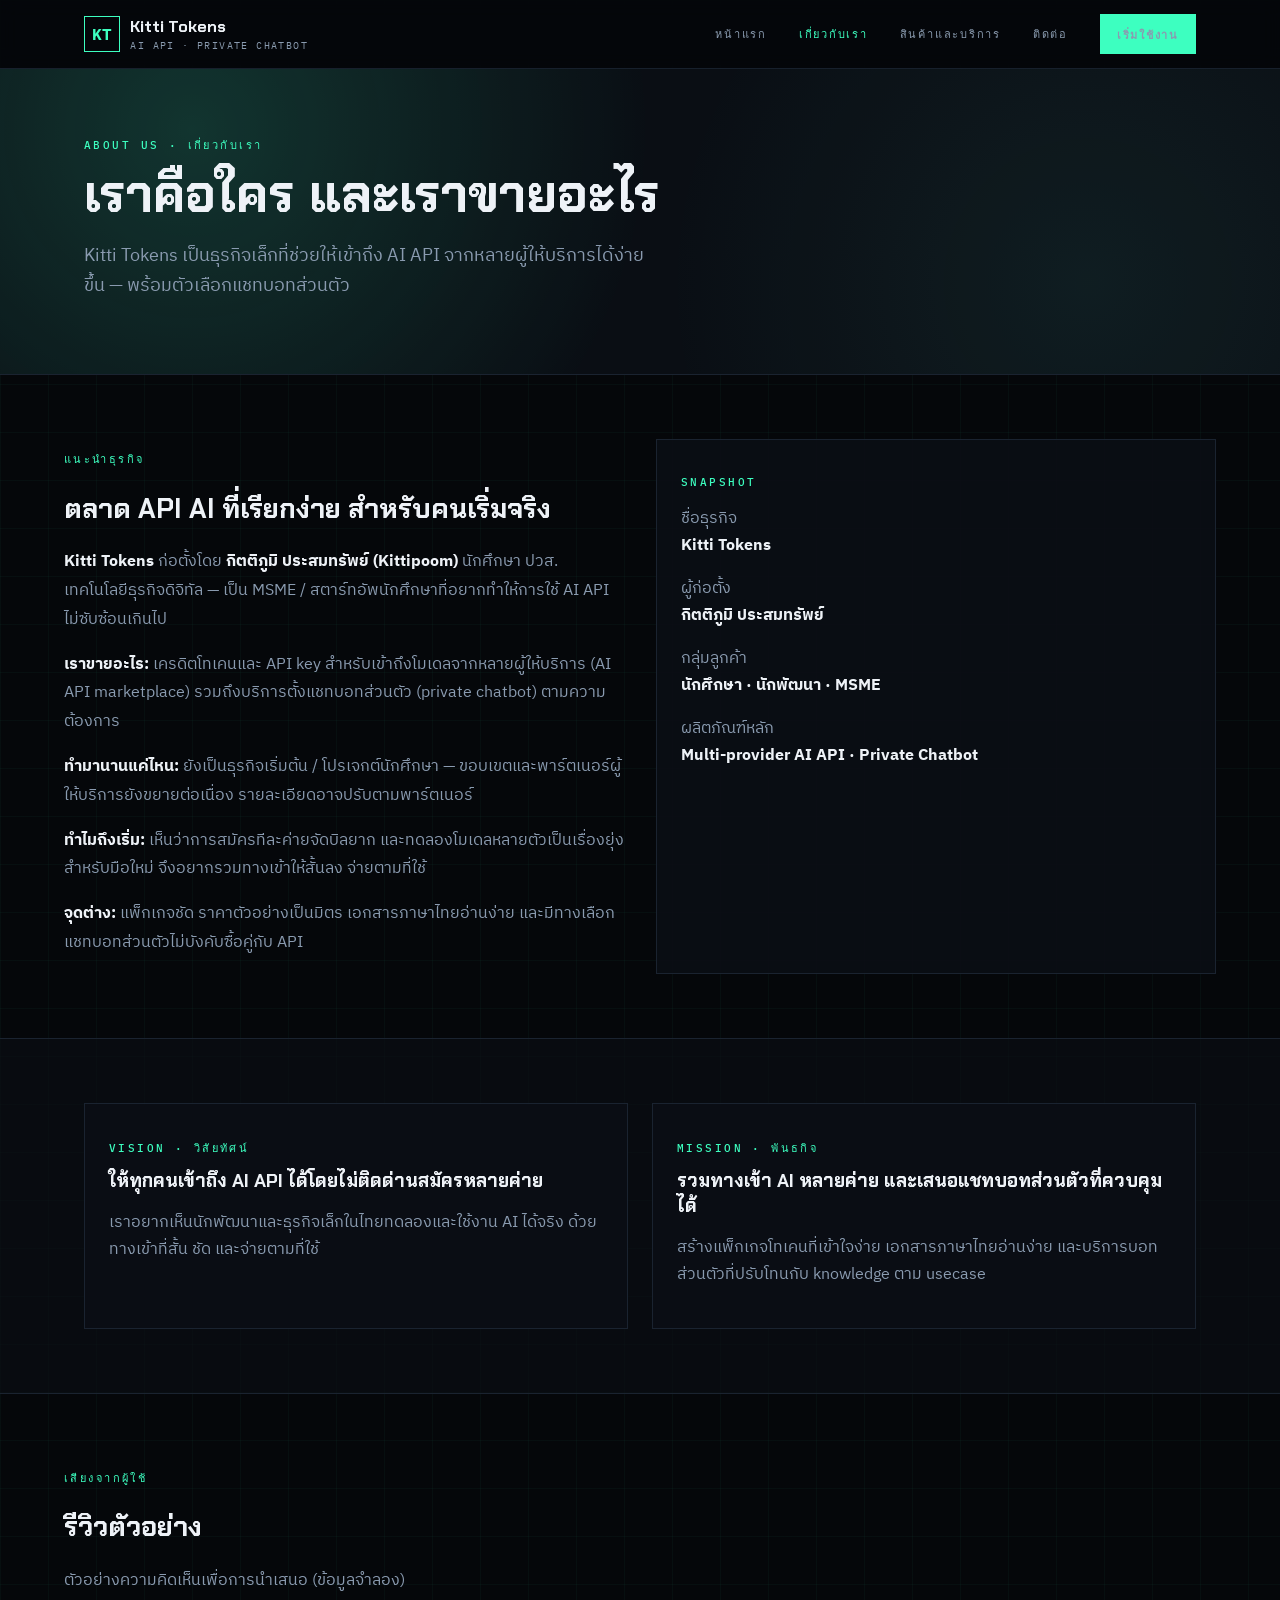
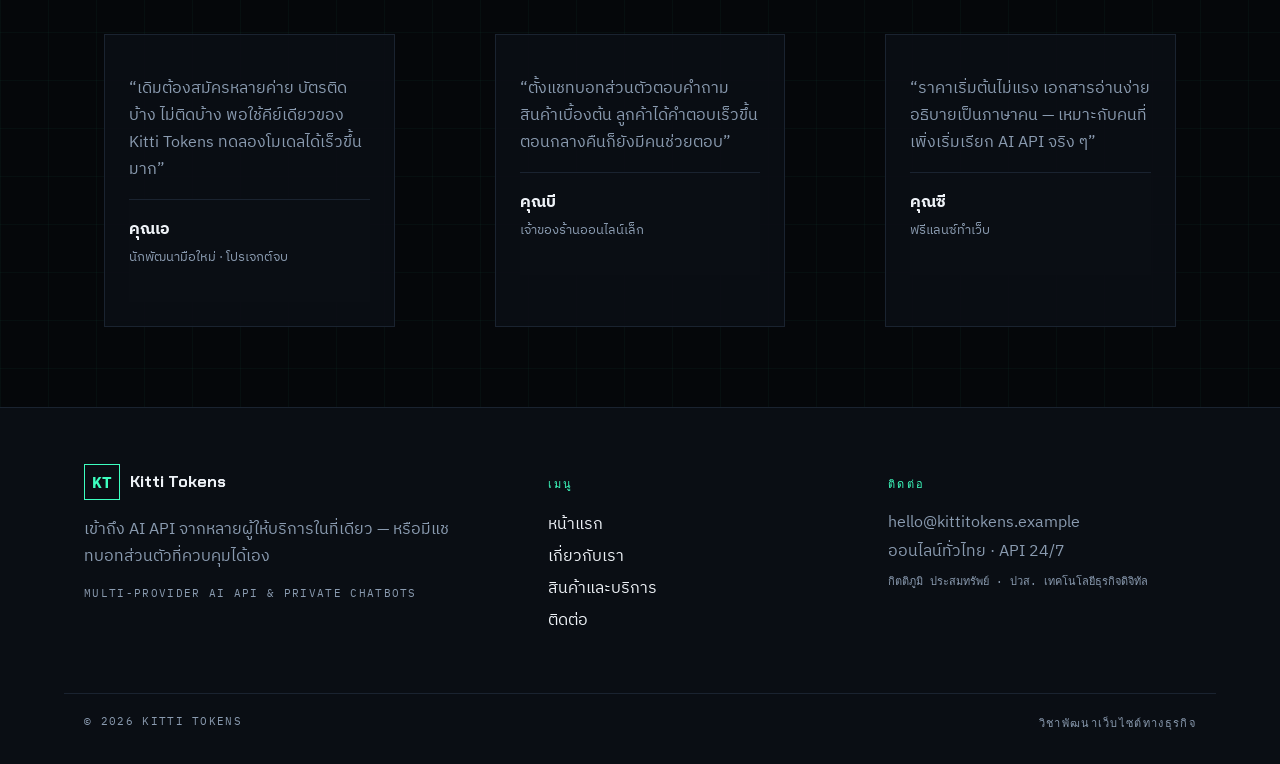
==== about/index.html @ 3e94c036 "Kitti Tokens static site — Home About Products Contact" ====
<!DOCTYPE html>
<html lang="th">
<head>
<meta charset="utf-8"/>
<meta name="viewport" content="width=device-width, initial-scale=1"/>
<title>เกี่ยวกับเรา · Kitti Tokens</title>
<meta name="description" content="Kitti Tokens — AI API หลายค่าย + แชทบอทส่วนตัว"/>
<link rel="preconnect" href="https://fonts.googleapis.com"/>
<link rel="preconnect" href="https://fonts.gstatic.com" crossorigin/>
<link href="https://fonts.googleapis.com/css2?family=Chakra+Petch:wght@400;500;600;700&family=IBM+Plex+Mono:wght@400;500;600&family=IBM+Plex+Sans+Thai:wght@400;500;600;700&display=swap" rel="stylesheet"/>
<link rel="stylesheet" href="/assets/site.css"/>
</head>
<body>
<header><div class="wrap nav">
  <a class="brand" href="/"><span class="mark">KT</span><span><strong>Kitti Tokens</strong><small>AI API · Private Chatbot</small></span></a>
  <nav class="links"><a class="" href="/">หน้าแรก</a>
<a class="active" href="/about/">เกี่ยวกับเรา</a>
<a class="" href="/products/">สินค้าและบริการ</a>
<a class="" href="/contact/">ติดต่อ</a><a class="btn" href="/contact/" style="padding:.55rem 1rem">เริ่มใช้งาน</a></nav>
</div></header>

<main>
<section class="banner"><div class="wrap">
  <p class="eyebrow">About Us · เกี่ยวกับเรา</p>
  <h1>เราคือใคร และเราขายอะไร</h1>
  <p class="lead">Kitti Tokens เป็นธุรกิจเล็กที่ช่วยให้เข้าถึง AI API จากหลายผู้ให้บริการได้ง่ายขึ้น — พร้อมตัวเลือกแชทบอทส่วนตัว</p>
</div></section>
<section class="wrap section" style="display:grid;gap:2rem">
  <div style="display:grid;gap:2rem" class="grid2">
    <div>
      <p class="eyebrow">แนะนำธุรกิจ</p>
      <h2 class="display" style="font-size:1.7rem">ตลาด API AI ที่เรียกง่าย สำหรับคนเริ่มจริง</h2>
      <div class="muted" style="line-height:1.8;margin-top:1rem">
        <p><strong style="color:var(--text)">Kitti Tokens</strong> ก่อตั้งโดย <strong style="color:var(--text)">กิตติภูมิ ประสมทรัพย์ (Kittipoom)</strong> นักศึกษา ปวส. เทคโนโลยีธุรกิจดิจิทัล — เป็น MSME / สตาร์ทอัพนักศึกษาที่อยากทำให้การใช้ AI API ไม่ซับซ้อนเกินไป</p>
        <p><strong style="color:var(--text)">เราขายอะไร:</strong> เครดิตโทเคนและ API key สำหรับเข้าถึงโมเดลจากหลายผู้ให้บริการ (AI API marketplace) รวมถึงบริการตั้งแชทบอทส่วนตัว (private chatbot) ตามความต้องการ</p>
        <p><strong style="color:var(--text)">ทำมานานแค่ไหน:</strong> ยังเป็นธุรกิจเริ่มต้น / โปรเจกต์นักศึกษา — ขอบเขตและพาร์ตเนอร์ผู้ให้บริการยังขยายต่อเนื่อง รายละเอียดอาจปรับตามพาร์ตเนอร์</p>
        <p><strong style="color:var(--text)">ทำไมถึงเริ่ม:</strong> เห็นว่าการสมัครทีละค่ายจัดบิลยาก และทดลองโมเดลหลายตัวเป็นเรื่องยุ่งสำหรับมือใหม่ จึงอยากรวมทางเข้าให้สั้นลง จ่ายตามที่ใช้</p>
        <p><strong style="color:var(--text)">จุดต่าง:</strong> แพ็กเกจชัด ราคาตัวอย่างเป็นมิตร เอกสารภาษาไทยอ่านง่าย และมีทางเลือกแชทบอทส่วนตัวไม่บังคับซื้อคู่กับ API</p>
      </div>
    </div>
    <aside class="card">
      <p class="eyebrow">Snapshot</p>
      <p style="margin-top:1rem"><span class="muted">ชื่อธุรกิจ</span><br/><strong>Kitti Tokens</strong></p>
      <p><span class="muted">ผู้ก่อตั้ง</span><br/><strong>กิตติภูมิ ประสมทรัพย์</strong></p>
      <p><span class="muted">กลุ่มลูกค้า</span><br/><strong>นักศึกษา · นักพัฒนา · MSME</strong></p>
      <p><span class="muted">ผลิตภัณฑ์หลัก</span><br/><strong>Multi-provider AI API · Private Chatbot</strong></p>
    </aside>
  </div>
</section>
<section class="section" style="border-top:1px solid var(--line);border-bottom:1px solid var(--line);background:rgba(10,14,20,.6)">
  <div class="wrap grid2">
    <article class="card"><p class="eyebrow">Vision · วิสัยทัศน์</p><h3>ให้ทุกคนเข้าถึง AI API ได้โดยไม่ติดด่านสมัครหลายค่าย</h3><p class="muted">เราอยากเห็นนักพัฒนาและธุรกิจเล็กในไทยทดลองและใช้งาน AI ได้จริง ด้วยทางเข้าที่สั้น ชัด และจ่ายตามที่ใช้</p></article>
    <article class="card"><p class="eyebrow">Mission · พันธกิจ</p><h3>รวมทางเข้า AI หลายค่าย และเสนอแชทบอทส่วนตัวที่ควบคุมได้</h3><p class="muted">สร้างแพ็กเกจโทเคนที่เข้าใจง่าย เอกสารภาษาไทยอ่านง่าย และบริการบอทส่วนตัวที่ปรับโทนกับ knowledge ตาม usecase</p></article>
  </div>
</section>
<section class="wrap section">
  <p class="eyebrow">เสียงจากผู้ใช้</p>
  <h2 class="display" style="font-size:1.7rem">รีวิวตัวอย่าง</h2>
  <p class="muted">ตัวอย่างความคิดเห็นเพื่อการนำเสนอ (ข้อมูลจำลอง)</p>
  <div class="grid3" style="margin-top:1.5rem">
    <blockquote class="card"><p class="muted">“เดิมต้องสมัครหลายค่าย บัตรติดบ้าง ไม่ติดบ้าง พอใช้คีย์เดียวของ Kitti Tokens ทดลองโมเดลได้เร็วขึ้นมาก”</p><footer style="margin-top:1rem;border-top:1px solid var(--line);padding-top:1rem"><strong>คุณเอ</strong><br/><span class="muted" style="font-size:.8rem">นักพัฒนามือใหม่ · โปรเจกต์จบ</span></footer></blockquote>
    <blockquote class="card"><p class="muted">“ตั้งแชทบอทส่วนตัวตอบคำถามสินค้าเบื้องต้น ลูกค้าได้คำตอบเร็วขึ้น ตอนกลางคืนก็ยังมีคนช่วยตอบ”</p><footer style="margin-top:1rem;border-top:1px solid var(--line);padding-top:1rem"><strong>คุณบี</strong><br/><span class="muted" style="font-size:.8rem">เจ้าของร้านออนไลน์เล็ก</span></footer></blockquote>
    <blockquote class="card"><p class="muted">“ราคาเริ่มต้นไม่แรง เอกสารอ่านง่าย อธิบายเป็นภาษาคน — เหมาะกับคนที่เพิ่งเริ่มเรียก AI API จริง ๆ”</p><footer style="margin-top:1rem;border-top:1px solid var(--line);padding-top:1rem"><strong>คุณซี</strong><br/><span class="muted" style="font-size:.8rem">ฟรีแลนซ์ทำเว็บ</span></footer></blockquote>
  </div>
</section>
</main>

<footer><div class="wrap footgrid">
  <div><div class="brand"><span class="mark">KT</span><span><strong>Kitti Tokens</strong></span></div>
  <p class="muted" style="margin-top:1rem;max-width:24rem;line-height:1.7">เข้าถึง AI API จากหลายผู้ให้บริการในที่เดียว — หรือมีแชทบอทส่วนตัวที่ควบคุมได้เอง</p>
  <p class="mono muted" style="font-size:11px;letter-spacing:.12em;text-transform:uppercase">Multi-provider AI API & private chatbots</p></div>
  <div><p class="eyebrow">เมนู</p><p style="margin-top:1rem;line-height:2"><a href="/">หน้าแรก</a><br/><a href="/about/">เกี่ยวกับเรา</a><br/><a href="/products/">สินค้าและบริการ</a><br/><a href="/contact/">ติดต่อ</a></p></div>
  <div><p class="eyebrow">ติดต่อ</p><p class="muted" style="margin-top:1rem;line-height:1.8">hello@kittitokens.example<br/>ออนไลน์ทั่วไทย · API 24/7<br/><span class="mono" style="font-size:11px">กิตติภูมิ ประสมทรัพย์ · ปวส. เทคโนโลยีธุรกิจดิจิทัล</span></p></div>
</div>
<p class="wrap mono muted" style="margin-top:2.5rem;border-top:1px solid var(--line);padding-top:1.25rem;font-size:11px;letter-spacing:.12em;text-transform:uppercase;display:flex;justify-content:space-between;gap:1rem;flex-wrap:wrap"><span>© 2026 Kitti Tokens</span><span>วิชาพัฒนาเว็บไซต์ทางธุรกิจ</span></p>
</footer>
</body></html>
---- assets/site.css ----
:root{--bg:#05070a;--panel:#0a0e14;--line:#1a2330;--muted:#8a9bb0;--text:#eef2f7;--accent:#3dffc0;--accent2:#5eead4}
*{box-sizing:border-box}html{scroll-behavior:smooth}body{margin:0;font-family:"IBM Plex Sans Thai",system-ui,sans-serif;background:var(--bg);color:var(--text);background-image:linear-gradient(rgba(61,255,192,.03) 1px,transparent 1px),linear-gradient(90deg,rgba(61,255,192,.03) 1px,transparent 1px);background-size:48px 48px}
a{color:inherit;text-decoration:none}.wrap{max-width:72rem;margin:0 auto;padding:0 1.25rem}
.mono{font-family:"IBM Plex Mono",ui-monospace,monospace}.display{font-family:"Chakra Petch","IBM Plex Sans Thai",sans-serif}
.eyebrow{font-family:"IBM Plex Mono",monospace;font-size:11px;letter-spacing:.22em;text-transform:uppercase;color:var(--accent);font-weight:500}
header{position:sticky;top:0;z-index:50;border-bottom:1px solid rgba(26,35,48,.9);background:rgba(5,7,10,.9);backdrop-filter:blur(10px)}
.nav{display:flex;align-items:center;justify-content:space-between;height:4.25rem}
.brand{display:flex;gap:.65rem;align-items:center}.mark{width:2.25rem;height:2.25rem;border:1px solid var(--accent);display:grid;place-items:center;color:var(--accent);font-family:"IBM Plex Mono",monospace;font-weight:700}
.brand strong{display:block;font-family:"Chakra Petch",sans-serif}.brand small{display:block;font-family:"IBM Plex Mono",monospace;font-size:10px;letter-spacing:.14em;text-transform:uppercase;color:var(--muted);margin-top:.15rem}
.links{display:flex;gap:2rem;align-items:center}.links a{font-family:"IBM Plex Mono",monospace;font-size:11px;letter-spacing:.16em;text-transform:uppercase;color:var(--muted)}.links a:hover,.links a.active{color:var(--accent)}
.btn{display:inline-flex;align-items:center;justify-content:center;gap:.5rem;border:1px solid var(--accent);background:var(--accent);color:var(--bg);padding:.75rem 1.5rem;font-family:"IBM Plex Mono",monospace;font-size:12px;font-weight:600;letter-spacing:.14em;text-transform:uppercase}
.btn.ghost{background:transparent;color:var(--text);border-color:#2a3748}.btn.ghost:hover{border-color:var(--accent);color:var(--accent)}
.hero{padding:4.5rem 0;border-bottom:1px solid var(--line);display:grid;gap:2.5rem}
@media(min-width:900px){.hero{grid-template-columns:1.2fr .8fr;align-items:center}}
h1{font-family:"Chakra Petch",sans-serif;font-size:clamp(2rem,5vw,3.2rem);line-height:1.1;margin:.8rem 0}h1 span{display:block;color:var(--accent)}
.lead{color:var(--muted);font-size:1.1rem;line-height:1.7;max-width:36rem}.sub{color:#5a6b80;font-size:.9rem;margin-top:.75rem}
.card{border:1px solid var(--line);background:rgba(10,14,20,.9);padding:1.5rem}
.card h3{margin:.4rem 0;font-family:"Chakra Petch",sans-serif}
.grid3{display:grid;gap:1.25rem}@media(min-width:700px){.grid3{grid-template-columns:repeat(3,1fr)}}
.grid2{display:grid;gap:1.5rem}@media(min-width:700px){.grid2{grid-template-columns:repeat(2,1fr)}}
.section{padding:4rem 0}.banner{border-bottom:1px solid var(--line);background:var(--panel);padding:3.5rem 0;position:relative;overflow:hidden}
.banner:before{content:"";position:absolute;inset:0;background:radial-gradient(circle at 15% 20%,rgba(61,255,192,.18),transparent 42%),radial-gradient(circle at 85% 70%,rgba(94,234,212,.08),transparent 40%);opacity:.9;pointer-events:none}
.banner .wrap{position:relative}footer{border-top:1px solid var(--line);background:var(--panel);padding:3.5rem 0 2rem;margin-top:auto}
.footgrid{display:grid;gap:2rem}@media(min-width:800px){.footgrid{grid-template-columns:1.4fr 1fr 1fr}}
.muted{color:var(--muted)}.price{font-size:1.6rem;font-weight:600}.product img{width:100%;height:auto;display:block;background:#05070a;border-bottom:1px solid var(--line)}
.product{overflow:hidden}.chip{display:inline-block;border:1px solid var(--line);padding:.2rem .5rem;font-family:"IBM Plex Mono",monospace;font-size:11px;color:var(--accent)}
.providers{display:grid;grid-template-columns:repeat(2,1fr);gap:1rem}@media(min-width:700px){.providers{grid-template-columns:repeat(6,1fr)}}
.providers div{border:1px solid var(--line);padding:1.25rem .75rem;text-align:center}.providers img{width:36px;height:36px;opacity:.9}
ul.clean{padding-left:1.1rem;color:var(--muted);line-height:1.7}
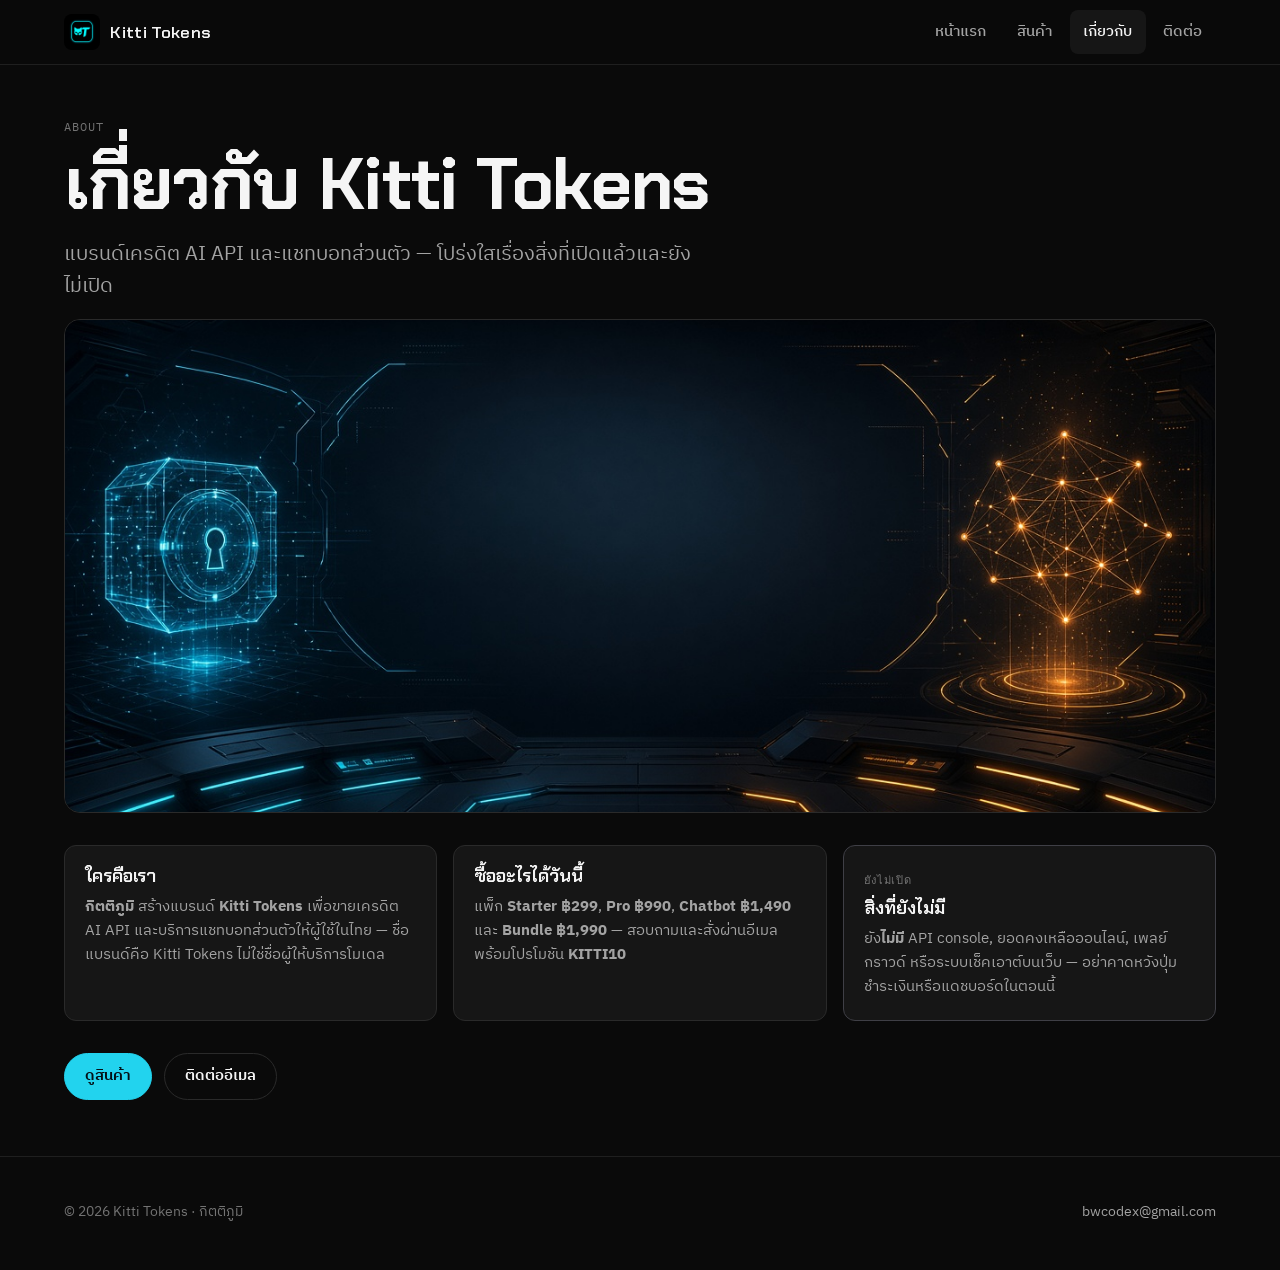
==== commit b4013795: "Ship static Kitti Tokens build with real assets to production (kitti-tokens-web) Includes hero/about" ====
--- a/about/index.html
+++ b/about/index.html
@@ -1,77 +1,73 @@
 <!DOCTYPE html>
 <html lang="th">
 <head>
-<meta charset="utf-8"/>
-<meta name="viewport" content="width=device-width, initial-scale=1"/>
-<title>เกี่ยวกับเรา · Kitti Tokens</title>
-<meta name="description" content="Kitti Tokens — AI API หลายค่าย + แชทบอทส่วนตัว"/>
-<link rel="preconnect" href="https://fonts.googleapis.com"/>
-<link rel="preconnect" href="https://fonts.gstatic.com" crossorigin/>
-<link href="https://fonts.googleapis.com/css2?family=Chakra+Petch:wght@400;500;600;700&family=IBM+Plex+Mono:wght@400;500;600&family=IBM+Plex+Sans+Thai:wght@400;500;600;700&display=swap" rel="stylesheet"/>
-<link rel="stylesheet" href="/assets/site.css"/>
+  <meta charset="utf-8" />
+  <meta name="viewport" content="width=device-width, initial-scale=1" />
+  <title>เกี่ยวกับ — Kitti Tokens</title>
+  <meta name="description" content="เกี่ยวกับ Kitti Tokens และกิตติภูมิ — สิ่งที่ซื้อได้วันนี้ และสิ่งที่ยังไม่เปิดให้บริการ" />
+  <link rel="stylesheet" href="/assets/site.css" />
+  <link rel="icon" href="/assets/brand-logo.png" type="image/png" />
 </head>
 <body>
-<header><div class="wrap nav">
-  <a class="brand" href="/"><span class="mark">KT</span><span><strong>Kitti Tokens</strong><small>AI API · Private Chatbot</small></span></a>
-  <nav class="links"><a class="" href="/">หน้าแรก</a>
-<a class="active" href="/about/">เกี่ยวกับเรา</a>
-<a class="" href="/products/">สินค้าและบริการ</a>
-<a class="" href="/contact/">ติดต่อ</a><a class="btn" href="/contact/" style="padding:.55rem 1rem">เริ่มใช้งาน</a></nav>
-</div></header>
+  <div class="page">
+    <header class="site-header">
+      <div class="wrap nav">
+        <a class="brand" href="/">
+          <img src="/assets/brand-logo.png" width="36" height="36" alt="" />
+          <span class="brand-name"><span class="mark">Kitti Tokens</span></span>
+        </a>
+        <nav class="nav-links" aria-label="หลัก">
+          <a href="/">หน้าแรก</a>
+          <a href="/products/">สินค้า</a>
+          <a href="/about/" aria-current="page">เกี่ยวกับ</a>
+          <a href="/contact/">ติดต่อ</a>
+        </nav>
+      </div>
+    </header>
 
-<main>
-<section class="banner"><div class="wrap">
-  <p class="eyebrow">About Us · เกี่ยวกับเรา</p>
-  <h1>เราคือใคร และเราขายอะไร</h1>
-  <p class="lead">Kitti Tokens เป็นธุรกิจเล็กที่ช่วยให้เข้าถึง AI API จากหลายผู้ให้บริการได้ง่ายขึ้น — พร้อมตัวเลือกแชทบอทส่วนตัว</p>
-</div></section>
-<section class="wrap section" style="display:grid;gap:2rem">
-  <div style="display:grid;gap:2rem" class="grid2">
-    <div>
-      <p class="eyebrow">แนะนำธุรกิจ</p>
-      <h2 class="display" style="font-size:1.7rem">ตลาด API AI ที่เรียกง่าย สำหรับคนเริ่มจริง</h2>
-      <div class="muted" style="line-height:1.8;margin-top:1rem">
-        <p><strong style="color:var(--text)">Kitti Tokens</strong> ก่อตั้งโดย <strong style="color:var(--text)">กิตติภูมิ ประสมทรัพย์ (Kittipoom)</strong> นักศึกษา ปวส. เทคโนโลยีธุรกิจดิจิทัล — เป็น MSME / สตาร์ทอัพนักศึกษาที่อยากทำให้การใช้ AI API ไม่ซับซ้อนเกินไป</p>
-        <p><strong style="color:var(--text)">เราขายอะไร:</strong> เครดิตโทเคนและ API key สำหรับเข้าถึงโมเดลจากหลายผู้ให้บริการ (AI API marketplace) รวมถึงบริการตั้งแชทบอทส่วนตัว (private chatbot) ตามความต้องการ</p>
-        <p><strong style="color:var(--text)">ทำมานานแค่ไหน:</strong> ยังเป็นธุรกิจเริ่มต้น / โปรเจกต์นักศึกษา — ขอบเขตและพาร์ตเนอร์ผู้ให้บริการยังขยายต่อเนื่อง รายละเอียดอาจปรับตามพาร์ตเนอร์</p>
-        <p><strong style="color:var(--text)">ทำไมถึงเริ่ม:</strong> เห็นว่าการสมัครทีละค่ายจัดบิลยาก และทดลองโมเดลหลายตัวเป็นเรื่องยุ่งสำหรับมือใหม่ จึงอยากรวมทางเข้าให้สั้นลง จ่ายตามที่ใช้</p>
-        <p><strong style="color:var(--text)">จุดต่าง:</strong> แพ็กเกจชัด ราคาตัวอย่างเป็นมิตร เอกสารภาษาไทยอ่านง่าย และมีทางเลือกแชทบอทส่วนตัวไม่บังคับซื้อคู่กับ API</p>
+    <main>
+      <div class="wrap page-intro">
+        <p class="eyebrow">About</p>
+        <h1>เกี่ยวกับ Kitti Tokens</h1>
+        <p class="lede">แบรนด์เครดิต AI API และแชทบอทส่วนตัว — โปร่งใสเรื่องสิ่งที่เปิดแล้วและยังไม่เปิด</p>
       </div>
-    </div>
-    <aside class="card">
-      <p class="eyebrow">Snapshot</p>
-      <p style="margin-top:1rem"><span class="muted">ชื่อธุรกิจ</span><br/><strong>Kitti Tokens</strong></p>
-      <p><span class="muted">ผู้ก่อตั้ง</span><br/><strong>กิตติภูมิ ประสมทรัพย์</strong></p>
-      <p><span class="muted">กลุ่มลูกค้า</span><br/><strong>นักศึกษา · นักพัฒนา · MSME</strong></p>
-      <p><span class="muted">ผลิตภัณฑ์หลัก</span><br/><strong>Multi-provider AI API · Private Chatbot</strong></p>
-    </aside>
+
+      <section class="section" style="padding-top:0">
+        <div class="wrap">
+          <div class="banner">
+            <img src="/assets/about-banner.png" alt="แบนเนอร์เกี่ยวกับ Kitti Tokens" width="1200" height="514" />
+          </div>
+
+          <div class="facts">
+            <article class="fact">
+              <h3>ใครคือเรา</h3>
+              <p><strong>กิตติภูมิ</strong> สร้างแบรนด์ <strong>Kitti Tokens</strong> เพื่อขายเครดิต AI API และบริการแชทบอทส่วนตัวให้ผู้ใช้ในไทย — ชื่อแบรนด์คือ Kitti Tokens ไม่ใช่ชื่อผู้ให้บริการโมเดล</p>
+            </article>
+            <article class="fact">
+              <h3>ซื้ออะไรได้วันนี้</h3>
+              <p>แพ็ก <strong>Starter ฿299</strong>, <strong>Pro ฿990</strong>, <strong>Chatbot ฿1,490</strong> และ <strong>Bundle ฿1,990</strong> — สอบถามและสั่งผ่านอีเมล พร้อมโปรโมชัน <strong>KITTI10</strong></p>
+            </article>
+            <article class="fact not-live">
+              <p class="tag">ยังไม่เปิด</p>
+              <h3>สิ่งที่ยังไม่มี</h3>
+              <p>ยัง<strong>ไม่มี</strong> API console, ยอดคงเหลือออนไลน์, เพลย์กราวด์ หรือระบบเช็คเอาต์บนเว็บ — อย่าคาดหวังปุ่มชำระเงินหรือแดชบอร์ดในตอนนี้</p>
+            </article>
+          </div>
+
+          <div class="hero-actions" style="margin-top:2rem">
+            <a class="btn btn-primary" href="/products/">ดูสินค้า</a>
+            <a class="btn" href="/contact/">ติดต่ออีเมล</a>
+          </div>
+        </div>
+      </section>
+    </main>
+
+    <footer class="site-footer">
+      <div class="wrap">
+        <p>© 2026 Kitti Tokens · กิตติภูมิ</p>
+        <p><a href="/contact/">bwcodex@gmail.com</a></p>
+      </div>
+    </footer>
   </div>
-</section>
-<section class="section" style="border-top:1px solid var(--line);border-bottom:1px solid var(--line);background:rgba(10,14,20,.6)">
-  <div class="wrap grid2">
-    <article class="card"><p class="eyebrow">Vision · วิสัยทัศน์</p><h3>ให้ทุกคนเข้าถึง AI API ได้โดยไม่ติดด่านสมัครหลายค่าย</h3><p class="muted">เราอยากเห็นนักพัฒนาและธุรกิจเล็กในไทยทดลองและใช้งาน AI ได้จริง ด้วยทางเข้าที่สั้น ชัด และจ่ายตามที่ใช้</p></article>
-    <article class="card"><p class="eyebrow">Mission · พันธกิจ</p><h3>รวมทางเข้า AI หลายค่าย และเสนอแชทบอทส่วนตัวที่ควบคุมได้</h3><p class="muted">สร้างแพ็กเกจโทเคนที่เข้าใจง่าย เอกสารภาษาไทยอ่านง่าย และบริการบอทส่วนตัวที่ปรับโทนกับ knowledge ตาม usecase</p></article>
-  </div>
-</section>
-<section class="wrap section">
-  <p class="eyebrow">เสียงจากผู้ใช้</p>
-  <h2 class="display" style="font-size:1.7rem">รีวิวตัวอย่าง</h2>
-  <p class="muted">ตัวอย่างความคิดเห็นเพื่อการนำเสนอ (ข้อมูลจำลอง)</p>
-  <div class="grid3" style="margin-top:1.5rem">
-    <blockquote class="card"><p class="muted">“เดิมต้องสมัครหลายค่าย บัตรติดบ้าง ไม่ติดบ้าง พอใช้คีย์เดียวของ Kitti Tokens ทดลองโมเดลได้เร็วขึ้นมาก”</p><footer style="margin-top:1rem;border-top:1px solid var(--line);padding-top:1rem"><strong>คุณเอ</strong><br/><span class="muted" style="font-size:.8rem">นักพัฒนามือใหม่ · โปรเจกต์จบ</span></footer></blockquote>
-    <blockquote class="card"><p class="muted">“ตั้งแชทบอทส่วนตัวตอบคำถามสินค้าเบื้องต้น ลูกค้าได้คำตอบเร็วขึ้น ตอนกลางคืนก็ยังมีคนช่วยตอบ”</p><footer style="margin-top:1rem;border-top:1px solid var(--line);padding-top:1rem"><strong>คุณบี</strong><br/><span class="muted" style="font-size:.8rem">เจ้าของร้านออนไลน์เล็ก</span></footer></blockquote>
-    <blockquote class="card"><p class="muted">“ราคาเริ่มต้นไม่แรง เอกสารอ่านง่าย อธิบายเป็นภาษาคน — เหมาะกับคนที่เพิ่งเริ่มเรียก AI API จริง ๆ”</p><footer style="margin-top:1rem;border-top:1px solid var(--line);padding-top:1rem"><strong>คุณซี</strong><br/><span class="muted" style="font-size:.8rem">ฟรีแลนซ์ทำเว็บ</span></footer></blockquote>
-  </div>
-</section>
-</main>
-
-<footer><div class="wrap footgrid">
-  <div><div class="brand"><span class="mark">KT</span><span><strong>Kitti Tokens</strong></span></div>
-  <p class="muted" style="margin-top:1rem;max-width:24rem;line-height:1.7">เข้าถึง AI API จากหลายผู้ให้บริการในที่เดียว — หรือมีแชทบอทส่วนตัวที่ควบคุมได้เอง</p>
-  <p class="mono muted" style="font-size:11px;letter-spacing:.12em;text-transform:uppercase">Multi-provider AI API & private chatbots</p></div>
-  <div><p class="eyebrow">เมนู</p><p style="margin-top:1rem;line-height:2"><a href="/">หน้าแรก</a><br/><a href="/about/">เกี่ยวกับเรา</a><br/><a href="/products/">สินค้าและบริการ</a><br/><a href="/contact/">ติดต่อ</a></p></div>
-  <div><p class="eyebrow">ติดต่อ</p><p class="muted" style="margin-top:1rem;line-height:1.8">hello@kittitokens.example<br/>ออนไลน์ทั่วไทย · API 24/7<br/><span class="mono" style="font-size:11px">กิตติภูมิ ประสมทรัพย์ · ปวส. เทคโนโลยีธุรกิจดิจิทัล</span></p></div>
-</div>
-<p class="wrap mono muted" style="margin-top:2.5rem;border-top:1px solid var(--line);padding-top:1.25rem;font-size:11px;letter-spacing:.12em;text-transform:uppercase;display:flex;justify-content:space-between;gap:1rem;flex-wrap:wrap"><span>© 2026 Kitti Tokens</span><span>วิชาพัฒนาเว็บไซต์ทางธุรกิจ</span></p>
-</footer>
-</body></html>+</body>
+</html>
--- a/assets/site.css
+++ b/assets/site.css
@@ -1,29 +1,454 @@
-:root{--bg:#05070a;--panel:#0a0e14;--line:#1a2330;--muted:#8a9bb0;--text:#eef2f7;--accent:#3dffc0;--accent2:#5eead4}
-*{box-sizing:border-box}html{scroll-behavior:smooth}body{margin:0;font-family:"IBM Plex Sans Thai",system-ui,sans-serif;background:var(--bg);color:var(--text);background-image:linear-gradient(rgba(61,255,192,.03) 1px,transparent 1px),linear-gradient(90deg,rgba(61,255,192,.03) 1px,transparent 1px);background-size:48px 48px}
-a{color:inherit;text-decoration:none}.wrap{max-width:72rem;margin:0 auto;padding:0 1.25rem}
-.mono{font-family:"IBM Plex Mono",ui-monospace,monospace}.display{font-family:"Chakra Petch","IBM Plex Sans Thai",sans-serif}
-.eyebrow{font-family:"IBM Plex Mono",monospace;font-size:11px;letter-spacing:.22em;text-transform:uppercase;color:var(--accent);font-weight:500}
-header{position:sticky;top:0;z-index:50;border-bottom:1px solid rgba(26,35,48,.9);background:rgba(5,7,10,.9);backdrop-filter:blur(10px)}
-.nav{display:flex;align-items:center;justify-content:space-between;height:4.25rem}
-.brand{display:flex;gap:.65rem;align-items:center}.mark{width:2.25rem;height:2.25rem;border:1px solid var(--accent);display:grid;place-items:center;color:var(--accent);font-family:"IBM Plex Mono",monospace;font-weight:700}
-.brand strong{display:block;font-family:"Chakra Petch",sans-serif}.brand small{display:block;font-family:"IBM Plex Mono",monospace;font-size:10px;letter-spacing:.14em;text-transform:uppercase;color:var(--muted);margin-top:.15rem}
-.links{display:flex;gap:2rem;align-items:center}.links a{font-family:"IBM Plex Mono",monospace;font-size:11px;letter-spacing:.16em;text-transform:uppercase;color:var(--muted)}.links a:hover,.links a.active{color:var(--accent)}
-.btn{display:inline-flex;align-items:center;justify-content:center;gap:.5rem;border:1px solid var(--accent);background:var(--accent);color:var(--bg);padding:.75rem 1.5rem;font-family:"IBM Plex Mono",monospace;font-size:12px;font-weight:600;letter-spacing:.14em;text-transform:uppercase}
-.btn.ghost{background:transparent;color:var(--text);border-color:#2a3748}.btn.ghost:hover{border-color:var(--accent);color:var(--accent)}
-.hero{padding:4.5rem 0;border-bottom:1px solid var(--line);display:grid;gap:2.5rem}
-@media(min-width:900px){.hero{grid-template-columns:1.2fr .8fr;align-items:center}}
-h1{font-family:"Chakra Petch",sans-serif;font-size:clamp(2rem,5vw,3.2rem);line-height:1.1;margin:.8rem 0}h1 span{display:block;color:var(--accent)}
-.lead{color:var(--muted);font-size:1.1rem;line-height:1.7;max-width:36rem}.sub{color:#5a6b80;font-size:.9rem;margin-top:.75rem}
-.card{border:1px solid var(--line);background:rgba(10,14,20,.9);padding:1.5rem}
-.card h3{margin:.4rem 0;font-family:"Chakra Petch",sans-serif}
-.grid3{display:grid;gap:1.25rem}@media(min-width:700px){.grid3{grid-template-columns:repeat(3,1fr)}}
-.grid2{display:grid;gap:1.5rem}@media(min-width:700px){.grid2{grid-template-columns:repeat(2,1fr)}}
-.section{padding:4rem 0}.banner{border-bottom:1px solid var(--line);background:var(--panel);padding:3.5rem 0;position:relative;overflow:hidden}
-.banner:before{content:"";position:absolute;inset:0;background:radial-gradient(circle at 15% 20%,rgba(61,255,192,.18),transparent 42%),radial-gradient(circle at 85% 70%,rgba(94,234,212,.08),transparent 40%);opacity:.9;pointer-events:none}
-.banner .wrap{position:relative}footer{border-top:1px solid var(--line);background:var(--panel);padding:3.5rem 0 2rem;margin-top:auto}
-.footgrid{display:grid;gap:2rem}@media(min-width:800px){.footgrid{grid-template-columns:1.4fr 1fr 1fr}}
-.muted{color:var(--muted)}.price{font-size:1.6rem;font-weight:600}.product img{width:100%;height:auto;display:block;background:#05070a;border-bottom:1px solid var(--line)}
-.product{overflow:hidden}.chip{display:inline-block;border:1px solid var(--line);padding:.2rem .5rem;font-family:"IBM Plex Mono",monospace;font-size:11px;color:var(--accent)}
-.providers{display:grid;grid-template-columns:repeat(2,1fr);gap:1rem}@media(min-width:700px){.providers{grid-template-columns:repeat(6,1fr)}}
-.providers div{border:1px solid var(--line);padding:1.25rem .75rem;text-align:center}.providers img{width:36px;height:36px;opacity:.9}
-ul.clean{padding-left:1.1rem;color:var(--muted);line-height:1.7}
+/* Kitti Tokens — black / white / gray + one accent on primary CTA */
+@import url('https://fonts.googleapis.com/css2?family=Chakra+Petch:wght@500;600;700&family=IBM+Plex+Sans+Thai:wght@400;500;600;700&family=IBM+Plex+Mono:wght@400;500&display=swap');
+
+:root {
+  --bg: #0a0a0a;
+  --bg-elevated: #111111;
+  --bg-card: #161616;
+  --border: #2a2a2a;
+  --border-soft: #1f1f1f;
+  --text: #f5f5f5;
+  --text-muted: #a3a3a3;
+  --text-dim: #737373;
+  --accent: #22d3ee; /* cyan — matches brand-logo glow; used ONLY on primary CTA */
+  --accent-ink: #041016;
+  --radius: 12px;
+  --radius-lg: 16px;
+  --wrap: 72rem;
+  --tap: 44px;
+  --font-display: "Chakra Petch", "IBM Plex Sans Thai", system-ui, sans-serif;
+  --font-body: "IBM Plex Sans Thai", "Chakra Petch", system-ui, sans-serif;
+  --font-mono: "IBM Plex Mono", ui-monospace, monospace;
+}
+
+*, *::before, *::after { box-sizing: border-box; }
+html { scroll-behavior: smooth; }
+body {
+  margin: 0;
+  min-height: 100vh;
+  background: var(--bg);
+  color: var(--text);
+  font-family: var(--font-body);
+  font-size: 1.0625rem;
+  line-height: 1.6;
+  -webkit-font-smoothing: antialiased;
+}
+img { max-width: 100%; height: auto; display: block; }
+a { color: inherit; text-decoration: none; }
+a:hover { color: var(--text); }
+ul { margin: 0; padding: 0; list-style: none; }
+
+.wrap {
+  width: min(100% - 2rem, var(--wrap));
+  margin-inline: auto;
+}
+
+/* —— Header / Nav —— */
+.site-header {
+  position: sticky;
+  top: 0;
+  z-index: 50;
+  background: rgba(10, 10, 10, 0.88);
+  backdrop-filter: blur(12px);
+  border-bottom: 1px solid var(--border-soft);
+}
+.nav {
+  display: flex;
+  align-items: center;
+  justify-content: space-between;
+  gap: 1rem;
+  min-height: 4rem;
+  padding-block: 0.5rem;
+}
+.brand {
+  display: inline-flex;
+  align-items: center;
+  gap: 0.65rem;
+  font-family: var(--font-display);
+  font-weight: 600;
+  font-size: 1.05rem;
+  letter-spacing: 0.02em;
+  color: var(--text);
+}
+.brand img {
+  width: 36px;
+  height: 36px;
+  border-radius: 8px;
+  object-fit: cover;
+  flex-shrink: 0;
+}
+/* Prevent "Kitti TokensAI" — keep brand name and any badge separated */
+.brand-name {
+  display: inline-flex;
+  align-items: baseline;
+  gap: 0.35rem;
+  white-space: nowrap;
+}
+.brand-name .mark {
+  color: var(--text);
+}
+.nav-links {
+  display: flex;
+  align-items: center;
+  gap: 0.25rem;
+  flex-wrap: wrap;
+}
+.nav-links a {
+  display: inline-flex;
+  align-items: center;
+  justify-content: center;
+  min-height: var(--tap);
+  padding: 0.5rem 0.85rem;
+  border-radius: 8px;
+  color: var(--text-muted);
+  font-size: 0.95rem;
+  font-weight: 500;
+}
+.nav-links a:hover,
+.nav-links a[aria-current="page"] {
+  color: var(--text);
+  background: var(--bg-card);
+}
+
+/* —— Buttons —— */
+.btn {
+  display: inline-flex;
+  align-items: center;
+  justify-content: center;
+  gap: 0.4rem;
+  min-height: var(--tap);
+  padding: 0.65rem 1.25rem;
+  border-radius: 999px;
+  border: 1px solid var(--border);
+  background: transparent;
+  color: var(--text);
+  font-family: var(--font-body);
+  font-weight: 600;
+  font-size: 0.95rem;
+  cursor: pointer;
+  transition: background 0.15s, border-color 0.15s, color 0.15s;
+}
+.btn:hover { border-color: #404040; background: var(--bg-card); }
+.btn-ghost { border-color: transparent; color: var(--text-muted); }
+.btn-ghost:hover { color: var(--text); background: var(--bg-card); }
+/* ONE accent — primary CTA only */
+.btn-primary {
+  background: var(--accent);
+  border-color: var(--accent);
+  color: var(--accent-ink);
+}
+.btn-primary:hover {
+  background: #67e8f9;
+  border-color: #67e8f9;
+  color: var(--accent-ink);
+}
+
+/* —— Typography —— */
+h1, h2, h3 {
+  font-family: var(--font-display);
+  font-weight: 700;
+  line-height: 1.15;
+  margin: 0 0 0.75rem;
+}
+h1 {
+  font-size: clamp(2.5rem, 6vw, 4.5rem);
+  letter-spacing: -0.02em;
+}
+h2 {
+  font-size: clamp(1.5rem, 3vw, 2rem);
+}
+h3 {
+  font-size: 1.15rem;
+  font-weight: 600;
+}
+.lede, .promise {
+  font-size: clamp(1.05rem, 2vw, 1.25rem);
+  color: var(--text-muted);
+  max-width: 40rem;
+  margin: 0;
+}
+.section {
+  padding-block: 3.5rem;
+}
+.section-head {
+  margin-bottom: 1.75rem;
+}
+.eyebrow {
+  font-family: var(--font-mono);
+  font-size: 0.75rem;
+  letter-spacing: 0.08em;
+  text-transform: uppercase;
+  color: var(--text-dim);
+  margin-bottom: 0.5rem;
+}
+
+/* —— Hero —— */
+.hero {
+  padding-block: 2.5rem 3rem;
+}
+.hero-grid {
+  display: grid;
+  gap: 2rem;
+  align-items: center;
+}
+@media (min-width: 900px) {
+  .hero-grid {
+    grid-template-columns: 1.05fr 0.95fr;
+    gap: 2.5rem;
+  }
+}
+.hero-media {
+  border-radius: var(--radius-lg);
+  overflow: hidden;
+  border: 1px solid var(--border);
+  background: var(--bg-elevated);
+  aspect-ratio: 16 / 9;
+}
+.hero-media img {
+  width: 100%;
+  height: 100%;
+  object-fit: cover;
+}
+.hero-actions {
+  display: flex;
+  flex-wrap: wrap;
+  gap: 0.75rem;
+  margin-top: 1.5rem;
+}
+.promo-chip {
+  display: inline-flex;
+  align-items: center;
+  gap: 0.5rem;
+  margin-top: 1rem;
+  padding: 0.4rem 0.85rem;
+  border: 1px dashed var(--border);
+  border-radius: 999px;
+  font-family: var(--font-mono);
+  font-size: 0.85rem;
+  color: var(--text-muted);
+}
+.promo-chip strong {
+  color: var(--text);
+  font-weight: 500;
+}
+
+/* —— Provider row (under promise) —— */
+.providers {
+  margin-top: 1.75rem;
+  padding-top: 1.25rem;
+  border-top: 1px solid var(--border-soft);
+}
+.providers-caption {
+  font-size: 0.8rem;
+  color: var(--text-dim);
+  margin-bottom: 0.85rem;
+}
+.provider-row {
+  display: flex;
+  flex-wrap: wrap;
+  align-items: center;
+  gap: 1rem 1.35rem;
+}
+.provider-row img,
+.provider-row .openai-pair {
+  height: 22px;
+  width: auto;
+  opacity: 0.85;
+  filter: brightness(0) invert(1);
+}
+.provider-row .openai-pair {
+  display: inline-flex;
+  align-items: center;
+  gap: 0.4rem;
+  filter: none;
+}
+.provider-row .openai-pair img {
+  height: 22px;
+  filter: none;
+  opacity: 0.9;
+}
+.provider-row .openai-pair .wordmark {
+  height: 18px;
+}
+.tm-note {
+  margin-top: 0.85rem;
+  font-size: 0.7rem;
+  line-height: 1.45;
+  color: var(--text-dim);
+  max-width: 42rem;
+}
+
+/* —— Product cards —— */
+.card-grid {
+  display: grid;
+  gap: 1.25rem;
+}
+@media (min-width: 640px) {
+  .card-grid { grid-template-columns: repeat(2, 1fr); }
+}
+@media (min-width: 1024px) {
+  .card-grid.cols-4 { grid-template-columns: repeat(4, 1fr); }
+}
+.card {
+  display: flex;
+  flex-direction: column;
+  background: var(--bg-card);
+  border: 1px solid var(--border);
+  border-radius: var(--radius-lg);
+  overflow: hidden;
+  min-height: 100%;
+}
+.card-media {
+  aspect-ratio: 16 / 10;
+  background: var(--bg-elevated);
+  border-bottom: 1px solid var(--border-soft);
+  overflow: hidden;
+}
+.card-media img {
+  width: 100%;
+  height: 100%;
+  object-fit: cover;
+}
+.card-body {
+  display: flex;
+  flex-direction: column;
+  gap: 0.65rem;
+  padding: 1.15rem 1.2rem 1.35rem;
+  flex: 1;
+}
+.card-body h3 { margin: 0; }
+.price {
+  font-family: var(--font-display);
+  font-size: 1.5rem;
+  font-weight: 700;
+  letter-spacing: -0.01em;
+}
+.price span {
+  font-size: 0.85rem;
+  font-weight: 500;
+  color: var(--text-dim);
+  font-family: var(--font-body);
+}
+.bullets {
+  display: flex;
+  flex-direction: column;
+  gap: 0.4rem;
+  margin: 0.25rem 0 0.5rem;
+  flex: 1;
+}
+.bullets li {
+  position: relative;
+  padding-left: 1rem;
+  color: var(--text-muted);
+  font-size: 0.92rem;
+  line-height: 1.45;
+}
+.bullets li::before {
+  content: "";
+  position: absolute;
+  left: 0;
+  top: 0.55em;
+  width: 5px;
+  height: 5px;
+  border-radius: 50%;
+  background: #525252;
+}
+.card .btn { align-self: stretch; margin-top: auto; }
+
+/* —— Facts / About —— */
+.banner {
+  border-radius: var(--radius-lg);
+  overflow: hidden;
+  border: 1px solid var(--border);
+  aspect-ratio: 21 / 9;
+  margin-bottom: 2rem;
+  background: var(--bg-elevated);
+}
+.banner img {
+  width: 100%;
+  height: 100%;
+  object-fit: cover;
+}
+.facts {
+  display: grid;
+  gap: 1rem;
+}
+@media (min-width: 768px) {
+  .facts { grid-template-columns: repeat(3, 1fr); }
+}
+.fact {
+  padding: 1.25rem;
+  background: var(--bg-card);
+  border: 1px solid var(--border);
+  border-radius: var(--radius);
+}
+.fact h3 { margin-bottom: 0.5rem; }
+.fact p {
+  margin: 0;
+  color: var(--text-muted);
+  font-size: 0.95rem;
+}
+.fact.not-live {
+  border-color: #3f3f46;
+}
+.fact.not-live .tag {
+  display: inline-block;
+  font-family: var(--font-mono);
+  font-size: 0.7rem;
+  letter-spacing: 0.06em;
+  text-transform: uppercase;
+  color: var(--text-dim);
+  margin-bottom: 0.5rem;
+}
+
+/* —— Contact —— */
+.contact-panel {
+  max-width: 36rem;
+  padding: 2rem;
+  background: var(--bg-card);
+  border: 1px solid var(--border);
+  border-radius: var(--radius-lg);
+}
+.contact-panel p { color: var(--text-muted); margin: 0 0 1.25rem; }
+.mailto {
+  font-family: var(--font-mono);
+  font-size: 1.05rem;
+  word-break: break-all;
+}
+
+/* —— Footer —— */
+.site-footer {
+  margin-top: auto;
+  border-top: 1px solid var(--border-soft);
+  padding-block: 2rem;
+  color: var(--text-dim);
+  font-size: 0.85rem;
+}
+.site-footer .wrap {
+  display: flex;
+  flex-wrap: wrap;
+  gap: 1rem;
+  justify-content: space-between;
+  align-items: center;
+}
+.site-footer a { color: var(--text-muted); }
+.site-footer a:hover { color: var(--text); }
+
+/* page shell */
+.page {
+  display: flex;
+  flex-direction: column;
+  min-height: 100vh;
+}
+.page-intro { padding-top: 2.5rem; padding-bottom: 1rem; }
+
+.sr-only {
+  position: absolute;
+  width: 1px;
+  height: 1px;
+  padding: 0;
+  margin: -1px;
+  overflow: hidden;
+  clip: rect(0,0,0,0);
+  border: 0;
+}
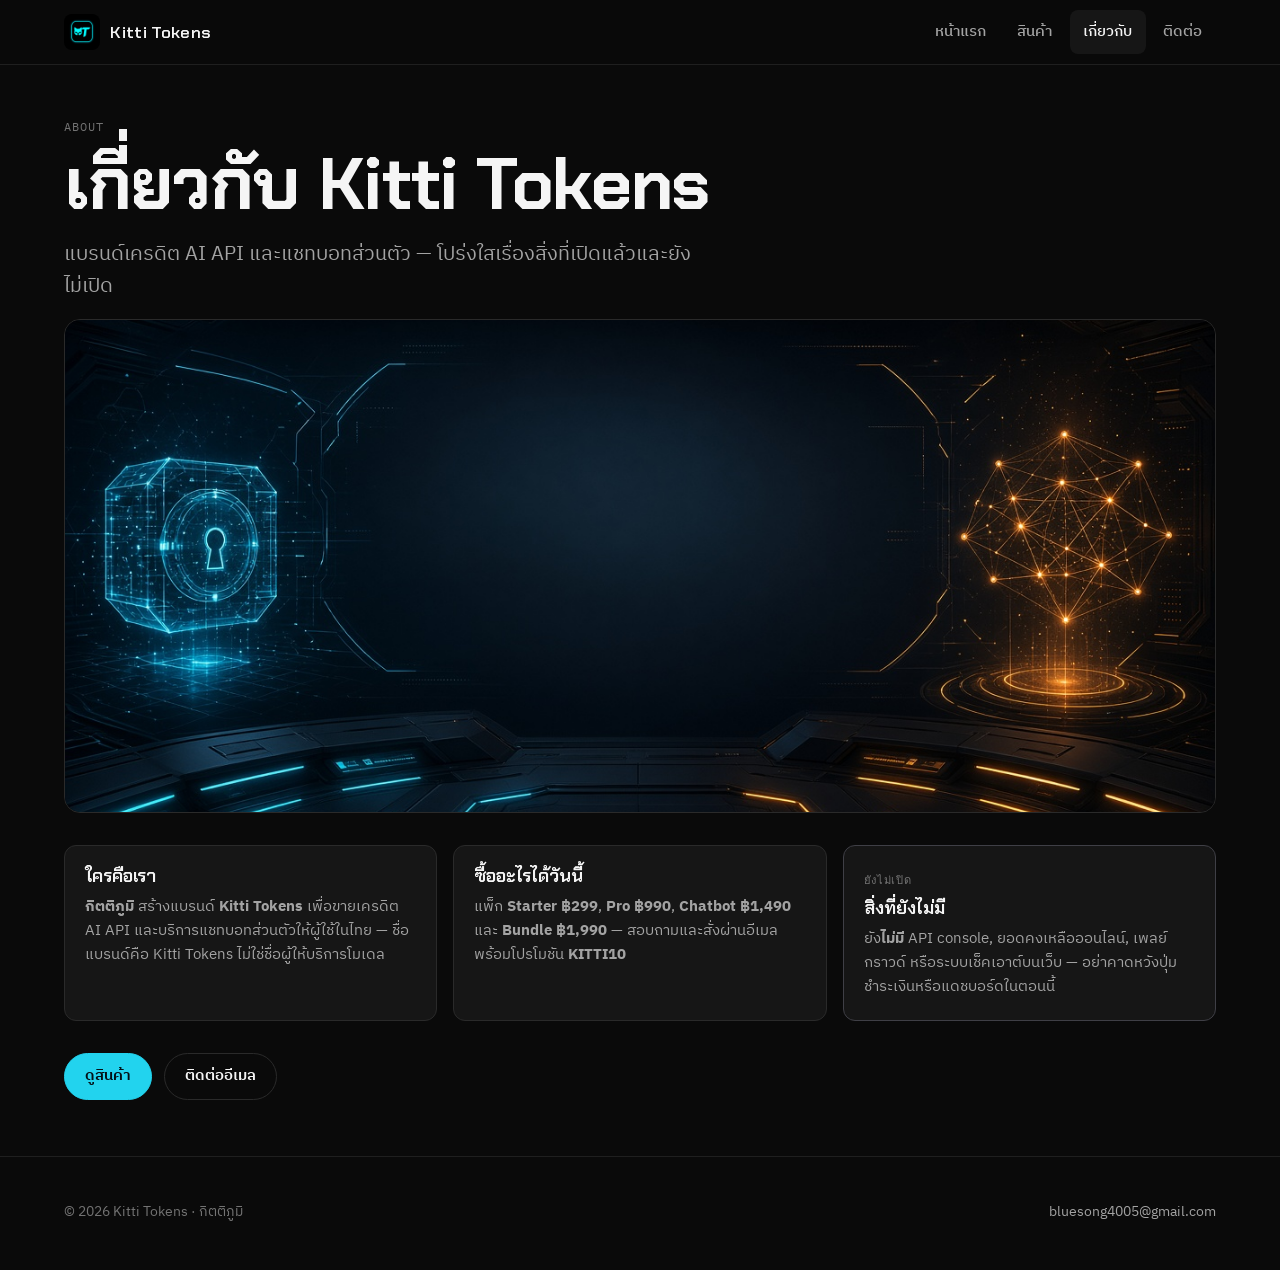
==== commit e216999a: "Contact email: bluesong4005@gmail.com (Blue override for Classroom turn-in)" ====
--- a/about/index.html
+++ b/about/index.html
@@ -65,7 +65,7 @@
     <footer class="site-footer">
       <div class="wrap">
         <p>© 2026 Kitti Tokens · กิตติภูมิ</p>
-        <p><a href="/contact/">bwcodex@gmail.com</a></p>
+        <p><a href="/contact/">bluesong4005@gmail.com</a></p>
       </div>
     </footer>
   </div>
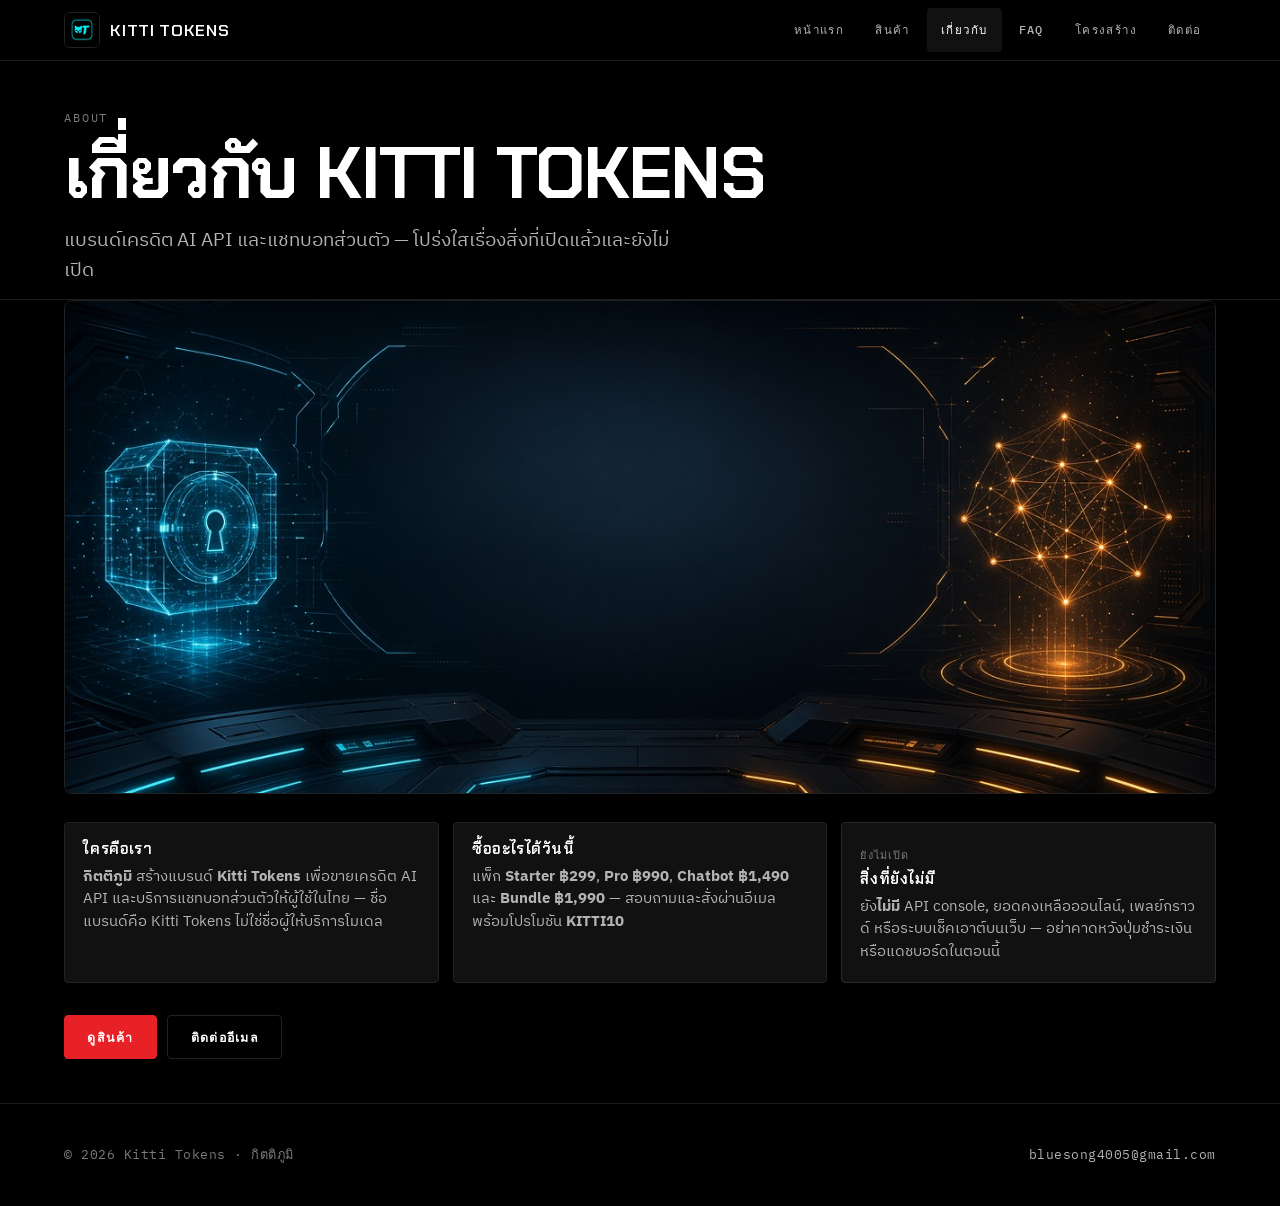
==== commit 87db10d6: "Add FAQ + Website Structure pages for Classroom complete-all (kitti-tokens-web)" ====
--- a/about/index.html
+++ b/about/index.html
@@ -20,6 +20,8 @@
           <a href="/">หน้าแรก</a>
           <a href="/products/">สินค้า</a>
           <a href="/about/" aria-current="page">เกี่ยวกับ</a>
+          <a href="/faq/">FAQ</a>
+          <a href="/structure/">โครงสร้าง</a>
           <a href="/contact/">ติดต่อ</a>
         </nav>
       </div>
--- a/assets/site.css
+++ b/assets/site.css
@@ -1,19 +1,20 @@
-/* Kitti Tokens — black / white / gray + one accent on primary CTA */
+/* Kitti Tokens — SpaceX-like: deep black, white type, ONE red accent on primary CTAs */
 @import url('https://fonts.googleapis.com/css2?family=Chakra+Petch:wght@500;600;700&family=IBM+Plex+Sans+Thai:wght@400;500;600;700&family=IBM+Plex+Mono:wght@400;500&display=swap');
 
 :root {
-  --bg: #0a0a0a;
-  --bg-elevated: #111111;
-  --bg-card: #161616;
-  --border: #2a2a2a;
-  --border-soft: #1f1f1f;
-  --text: #f5f5f5;
-  --text-muted: #a3a3a3;
-  --text-dim: #737373;
-  --accent: #22d3ee; /* cyan — matches brand-logo glow; used ONLY on primary CTA */
-  --accent-ink: #041016;
-  --radius: 12px;
-  --radius-lg: 16px;
+  --bg: #000000;
+  --bg-elevated: #0a0a0a;
+  --bg-card: #111111;
+  --border: #222222;
+  --border-soft: #1a1a1a;
+  --text: #ffffff;
+  --text-muted: #b3b3b3;
+  --text-dim: #7a7a7a;
+  --accent: #e82127; /* SpaceX red — primary CTA only */
+  --accent-hover: #ff2d34;
+  --accent-ink: #ffffff;
+  --radius: 4px;
+  --radius-lg: 8px;
   --wrap: 72rem;
   --tap: 44px;
   --font-display: "Chakra Petch", "IBM Plex Sans Thai", system-ui, sans-serif;
@@ -30,7 +31,7 @@
   color: var(--text);
   font-family: var(--font-body);
   font-size: 1.0625rem;
-  line-height: 1.6;
+  line-height: 1.55;
   -webkit-font-smoothing: antialiased;
 }
 img { max-width: 100%; height: auto; display: block; }
@@ -48,8 +49,8 @@
   position: sticky;
   top: 0;
   z-index: 50;
-  background: rgba(10, 10, 10, 0.88);
-  backdrop-filter: blur(12px);
+  background: rgba(0, 0, 0, 0.92);
+  backdrop-filter: blur(14px);
   border-bottom: 1px solid var(--border-soft);
 }
 .nav {
@@ -57,8 +58,8 @@
   align-items: center;
   justify-content: space-between;
   gap: 1rem;
-  min-height: 4rem;
-  padding-block: 0.5rem;
+  min-height: 3.75rem;
+  padding-block: 0.35rem;
 }
 .brand {
   display: inline-flex;
@@ -67,30 +68,29 @@
   font-family: var(--font-display);
   font-weight: 600;
   font-size: 1.05rem;
-  letter-spacing: 0.02em;
+  letter-spacing: 0.04em;
+  text-transform: uppercase;
   color: var(--text);
 }
 .brand img {
   width: 36px;
   height: 36px;
-  border-radius: 8px;
+  border-radius: 6px;
   object-fit: cover;
   flex-shrink: 0;
-}
-/* Prevent "Kitti TokensAI" — keep brand name and any badge separated */
+  border: 1px solid var(--border);
+}
 .brand-name {
   display: inline-flex;
   align-items: baseline;
   gap: 0.35rem;
   white-space: nowrap;
 }
-.brand-name .mark {
-  color: var(--text);
-}
+.brand-name .mark { color: var(--text); }
 .nav-links {
   display: flex;
   align-items: center;
-  gap: 0.25rem;
+  gap: 0.15rem;
   flex-wrap: wrap;
 }
 .nav-links a {
@@ -98,11 +98,14 @@
   align-items: center;
   justify-content: center;
   min-height: var(--tap);
-  padding: 0.5rem 0.85rem;
-  border-radius: 8px;
-  color: var(--text-muted);
-  font-size: 0.95rem;
+  padding: 0.45rem 0.9rem;
+  border-radius: var(--radius);
+  color: var(--text-muted);
+  font-family: var(--font-mono);
+  font-size: 0.72rem;
   font-weight: 500;
+  letter-spacing: 0.12em;
+  text-transform: uppercase;
 }
 .nav-links a:hover,
 .nav-links a[aria-current="page"] {
@@ -117,29 +120,31 @@
   justify-content: center;
   gap: 0.4rem;
   min-height: var(--tap);
-  padding: 0.65rem 1.25rem;
-  border-radius: 999px;
+  padding: 0.7rem 1.4rem;
+  border-radius: var(--radius);
   border: 1px solid var(--border);
   background: transparent;
   color: var(--text);
-  font-family: var(--font-body);
+  font-family: var(--font-mono);
   font-weight: 600;
-  font-size: 0.95rem;
+  font-size: 0.78rem;
+  letter-spacing: 0.1em;
+  text-transform: uppercase;
   cursor: pointer;
   transition: background 0.15s, border-color 0.15s, color 0.15s;
 }
-.btn:hover { border-color: #404040; background: var(--bg-card); }
+.btn:hover { border-color: #444; background: var(--bg-card); }
 .btn-ghost { border-color: transparent; color: var(--text-muted); }
 .btn-ghost:hover { color: var(--text); background: var(--bg-card); }
-/* ONE accent — primary CTA only */
+/* ONE accent — primary CTA only (SpaceX red) */
 .btn-primary {
   background: var(--accent);
   border-color: var(--accent);
   color: var(--accent-ink);
 }
 .btn-primary:hover {
-  background: #67e8f9;
-  border-color: #67e8f9;
+  background: var(--accent-hover);
+  border-color: var(--accent-hover);
   color: var(--accent-ink);
 }
 
@@ -147,54 +152,48 @@
 h1, h2, h3 {
   font-family: var(--font-display);
   font-weight: 700;
-  line-height: 1.15;
+  line-height: 1.12;
   margin: 0 0 0.75rem;
+  letter-spacing: -0.01em;
 }
 h1 {
   font-size: clamp(2.5rem, 6vw, 4.5rem);
-  letter-spacing: -0.02em;
-}
-h2 {
-  font-size: clamp(1.5rem, 3vw, 2rem);
-}
-h3 {
-  font-size: 1.15rem;
-  font-weight: 600;
-}
+  letter-spacing: -0.025em;
+  text-transform: uppercase;
+}
+h2 { font-size: clamp(1.45rem, 3vw, 1.9rem); text-transform: uppercase; letter-spacing: 0.02em; }
+h3 { font-size: 1.1rem; font-weight: 600; }
 .lede, .promise {
-  font-size: clamp(1.05rem, 2vw, 1.25rem);
-  color: var(--text-muted);
-  max-width: 40rem;
+  font-size: clamp(1.05rem, 2vw, 1.2rem);
+  color: var(--text-muted);
+  max-width: 38rem;
   margin: 0;
 }
-.section {
-  padding-block: 3.5rem;
-}
-.section-head {
-  margin-bottom: 1.75rem;
-}
+.section { padding-block: 2.75rem; border-top: 1px solid var(--border-soft); }
+.section-head { margin-bottom: 1.5rem; }
 .eyebrow {
   font-family: var(--font-mono);
-  font-size: 0.75rem;
-  letter-spacing: 0.08em;
-  text-transform: uppercase;
-  color: var(--text-dim);
-  margin-bottom: 0.5rem;
+  font-size: 0.72rem;
+  letter-spacing: 0.16em;
+  text-transform: uppercase;
+  color: var(--text-dim);
+  margin-bottom: 0.45rem;
 }
 
 /* —— Hero —— */
 .hero {
-  padding-block: 2.5rem 3rem;
+  padding-block: 2.25rem 2.5rem;
+  border-top: none;
 }
 .hero-grid {
   display: grid;
-  gap: 2rem;
+  gap: 1.75rem;
   align-items: center;
 }
 @media (min-width: 900px) {
   .hero-grid {
     grid-template-columns: 1.05fr 0.95fr;
-    gap: 2.5rem;
+    gap: 2.25rem;
   }
 }
 .hero-media {
@@ -212,8 +211,8 @@
 .hero-actions {
   display: flex;
   flex-wrap: wrap;
-  gap: 0.75rem;
-  margin-top: 1.5rem;
+  gap: 0.65rem;
+  margin-top: 1.35rem;
 }
 .promo-chip {
   display: inline-flex;
@@ -221,25 +220,29 @@
   gap: 0.5rem;
   margin-top: 1rem;
   padding: 0.4rem 0.85rem;
-  border: 1px dashed var(--border);
-  border-radius: 999px;
-  font-family: var(--font-mono);
-  font-size: 0.85rem;
+  border: 1px solid var(--border);
+  border-radius: var(--radius);
+  font-family: var(--font-mono);
+  font-size: 0.78rem;
+  letter-spacing: 0.06em;
   color: var(--text-muted);
 }
 .promo-chip strong {
   color: var(--text);
-  font-weight: 500;
-}
-
-/* —— Provider row (under promise) —— */
+  font-weight: 600;
+}
+
+/* —— Provider row —— */
 .providers {
-  margin-top: 1.75rem;
-  padding-top: 1.25rem;
+  margin-top: 1.5rem;
+  padding-top: 1.15rem;
   border-top: 1px solid var(--border-soft);
 }
 .providers-caption {
-  font-size: 0.8rem;
+  font-family: var(--font-mono);
+  font-size: 0.7rem;
+  letter-spacing: 0.1em;
+  text-transform: uppercase;
   color: var(--text-dim);
   margin-bottom: 0.85rem;
 }
@@ -251,9 +254,9 @@
 }
 .provider-row img,
 .provider-row .openai-pair {
-  height: 22px;
+  height: 20px;
   width: auto;
-  opacity: 0.85;
+  opacity: 0.8;
   filter: brightness(0) invert(1);
 }
 .provider-row .openai-pair {
@@ -263,26 +266,21 @@
   filter: none;
 }
 .provider-row .openai-pair img {
-  height: 22px;
+  height: 20px;
   filter: none;
   opacity: 0.9;
 }
-.provider-row .openai-pair .wordmark {
-  height: 18px;
-}
+.provider-row .openai-pair .wordmark { height: 16px; }
 .tm-note {
   margin-top: 0.85rem;
-  font-size: 0.7rem;
+  font-size: 0.68rem;
   line-height: 1.45;
   color: var(--text-dim);
   max-width: 42rem;
 }
 
 /* —— Product cards —— */
-.card-grid {
-  display: grid;
-  gap: 1.25rem;
-}
+.card-grid { display: grid; gap: 1rem; }
 @media (min-width: 640px) {
   .card-grid { grid-template-columns: repeat(2, 1fr); }
 }
@@ -298,6 +296,7 @@
   overflow: hidden;
   min-height: 100%;
 }
+.card:hover { border-color: #333; }
 .card-media {
   aspect-ratio: 16 / 10;
   background: var(--bg-elevated);
@@ -312,36 +311,38 @@
 .card-body {
   display: flex;
   flex-direction: column;
-  gap: 0.65rem;
-  padding: 1.15rem 1.2rem 1.35rem;
+  gap: 0.55rem;
+  padding: 1.05rem 1.1rem 1.2rem;
   flex: 1;
 }
-.card-body h3 { margin: 0; }
+.card-body h3 { margin: 0; text-transform: uppercase; letter-spacing: 0.04em; font-size: 1rem; }
 .price {
   font-family: var(--font-display);
-  font-size: 1.5rem;
+  font-size: 1.45rem;
   font-weight: 700;
   letter-spacing: -0.01em;
+  color: var(--text);
 }
 .price span {
-  font-size: 0.85rem;
+  font-size: 0.8rem;
   font-weight: 500;
   color: var(--text-dim);
-  font-family: var(--font-body);
+  font-family: var(--font-mono);
+  letter-spacing: 0.04em;
 }
 .bullets {
   display: flex;
   flex-direction: column;
-  gap: 0.4rem;
-  margin: 0.25rem 0 0.5rem;
+  gap: 0.35rem;
+  margin: 0.2rem 0 0.45rem;
   flex: 1;
 }
 .bullets li {
   position: relative;
   padding-left: 1rem;
   color: var(--text-muted);
-  font-size: 0.92rem;
-  line-height: 1.45;
+  font-size: 0.9rem;
+  line-height: 1.4;
 }
 .bullets li::before {
   content: "";
@@ -351,7 +352,7 @@
   width: 5px;
   height: 5px;
   border-radius: 50%;
-  background: #525252;
+  background: #444;
 }
 .card .btn { align-self: stretch; margin-top: auto; }
 
@@ -361,7 +362,7 @@
   overflow: hidden;
   border: 1px solid var(--border);
   aspect-ratio: 21 / 9;
-  margin-bottom: 2rem;
+  margin-bottom: 1.75rem;
   background: var(--bg-elevated);
 }
 .banner img {
@@ -369,60 +370,58 @@
   height: 100%;
   object-fit: cover;
 }
-.facts {
-  display: grid;
-  gap: 1rem;
-}
+.facts { display: grid; gap: 0.85rem; }
 @media (min-width: 768px) {
   .facts { grid-template-columns: repeat(3, 1fr); }
 }
 .fact {
-  padding: 1.25rem;
+  padding: 1.15rem;
   background: var(--bg-card);
   border: 1px solid var(--border);
   border-radius: var(--radius);
 }
-.fact h3 { margin-bottom: 0.5rem; }
+.fact h3 { margin-bottom: 0.45rem; text-transform: uppercase; letter-spacing: 0.04em; font-size: 0.95rem; }
 .fact p {
   margin: 0;
   color: var(--text-muted);
-  font-size: 0.95rem;
-}
-.fact.not-live {
-  border-color: #3f3f46;
-}
+  font-size: 0.92rem;
+}
+.fact.not-live { border-color: #2a2a2a; }
 .fact.not-live .tag {
   display: inline-block;
   font-family: var(--font-mono);
-  font-size: 0.7rem;
-  letter-spacing: 0.06em;
-  text-transform: uppercase;
-  color: var(--text-dim);
-  margin-bottom: 0.5rem;
+  font-size: 0.68rem;
+  letter-spacing: 0.1em;
+  text-transform: uppercase;
+  color: var(--text-dim);
+  margin-bottom: 0.45rem;
 }
 
 /* —— Contact —— */
 .contact-panel {
   max-width: 36rem;
-  padding: 2rem;
+  padding: 1.75rem;
   background: var(--bg-card);
   border: 1px solid var(--border);
   border-radius: var(--radius-lg);
 }
-.contact-panel p { color: var(--text-muted); margin: 0 0 1.25rem; }
+.contact-panel p { color: var(--text-muted); margin: 0 0 1.15rem; }
 .mailto {
   font-family: var(--font-mono);
-  font-size: 1.05rem;
+  font-size: 0.95rem;
   word-break: break-all;
+  letter-spacing: 0.02em;
 }
 
 /* —— Footer —— */
 .site-footer {
   margin-top: auto;
   border-top: 1px solid var(--border-soft);
-  padding-block: 2rem;
-  color: var(--text-dim);
-  font-size: 0.85rem;
+  padding-block: 1.75rem;
+  color: var(--text-dim);
+  font-size: 0.8rem;
+  font-family: var(--font-mono);
+  letter-spacing: 0.04em;
 }
 .site-footer .wrap {
   display: flex;
@@ -434,13 +433,12 @@
 .site-footer a { color: var(--text-muted); }
 .site-footer a:hover { color: var(--text); }
 
-/* page shell */
 .page {
   display: flex;
   flex-direction: column;
   min-height: 100vh;
 }
-.page-intro { padding-top: 2.5rem; padding-bottom: 1rem; }
+.page-intro { padding-top: 2.25rem; padding-bottom: 0.85rem; }
 
 .sr-only {
   position: absolute;
@@ -452,3 +450,200 @@
   clip: rect(0,0,0,0);
   border: 0;
 }
+
+
+/* —— FAQ —— */
+.faq-list {
+  display: flex;
+  flex-direction: column;
+  gap: 0.65rem;
+  max-width: 46rem;
+}
+.faq-item {
+  background: var(--bg-card);
+  border: 1px solid var(--border);
+  border-radius: var(--radius);
+  overflow: hidden;
+}
+.faq-item[open] { border-color: #333; }
+.faq-item summary {
+  cursor: pointer;
+  list-style: none;
+  display: flex;
+  align-items: center;
+  justify-content: space-between;
+  gap: 1rem;
+  min-height: var(--tap);
+  padding: 1rem 1.15rem;
+  font-family: var(--font-display);
+  font-weight: 600;
+  font-size: 1rem;
+  letter-spacing: 0.02em;
+}
+.faq-item summary::-webkit-details-marker { display: none; }
+.faq-item summary::after {
+  content: "+";
+  flex-shrink: 0;
+  font-family: var(--font-mono);
+  font-size: 1.1rem;
+  font-weight: 500;
+  color: var(--text-dim);
+  line-height: 1;
+}
+.faq-item[open] summary::after { content: "–"; color: var(--text); }
+.faq-item .faq-a {
+  margin: 0;
+  padding: 0 1.15rem 1.15rem;
+  color: var(--text-muted);
+  font-size: 0.95rem;
+  line-height: 1.55;
+}
+.faq-item .faq-a a { color: var(--text); text-decoration: underline; text-underline-offset: 3px; }
+.faq-item .faq-a a:hover { color: var(--accent-hover); }
+
+/* —— Sitemap / IA (Classroom) —— */
+.ia-grid {
+  display: grid;
+  gap: 1.25rem;
+}
+@media (min-width: 900px) {
+  .ia-grid { grid-template-columns: 1.1fr 0.9fr; align-items: start; }
+}
+.sitemap {
+  background: var(--bg-card);
+  border: 1px solid var(--border);
+  border-radius: var(--radius-lg);
+  padding: 1.35rem 1.25rem 1.5rem;
+}
+.sitemap-root {
+  display: inline-flex;
+  align-items: center;
+  gap: 0.5rem;
+  padding: 0.55rem 0.9rem;
+  border: 1px solid #333;
+  border-radius: var(--radius);
+  background: var(--bg-elevated);
+  font-family: var(--font-display);
+  font-weight: 600;
+  letter-spacing: 0.06em;
+  text-transform: uppercase;
+  font-size: 0.85rem;
+}
+.sitemap-root[aria-current="page"],
+.sitemap a[aria-current="page"] {
+  border-color: #444;
+  background: #161616;
+}
+.sitemap-tree {
+  margin: 0.85rem 0 0 1.1rem;
+  padding: 0;
+  border-left: 1px solid var(--border);
+  display: flex;
+  flex-direction: column;
+  gap: 0.45rem;
+}
+.sitemap-tree li {
+  position: relative;
+  padding-left: 1.15rem;
+}
+.sitemap-tree li::before {
+  content: "";
+  position: absolute;
+  left: 0;
+  top: 1.15rem;
+  width: 0.85rem;
+  height: 1px;
+  background: var(--border);
+}
+.sitemap-tree a,
+.sitemap-node {
+  display: flex;
+  flex-direction: column;
+  gap: 0.15rem;
+  padding: 0.55rem 0.8rem;
+  border: 1px solid var(--border);
+  border-radius: var(--radius);
+  background: var(--bg-elevated);
+  min-height: var(--tap);
+}
+.sitemap-tree a:hover { border-color: #444; background: #161616; }
+.sitemap-tree .node-en {
+  font-family: var(--font-mono);
+  font-size: 0.68rem;
+  letter-spacing: 0.14em;
+  text-transform: uppercase;
+  color: var(--text-dim);
+}
+.sitemap-tree .node-th {
+  font-family: var(--font-display);
+  font-weight: 600;
+  font-size: 0.95rem;
+  letter-spacing: 0.03em;
+}
+.ia-copy h2 { margin-top: 0; }
+.ia-copy p {
+  color: var(--text-muted);
+  font-size: 0.95rem;
+  margin: 0 0 0.9rem;
+}
+.ia-copy ul.ia-points {
+  display: flex;
+  flex-direction: column;
+  gap: 0.45rem;
+  margin: 0 0 1rem;
+}
+.ia-copy ul.ia-points li {
+  position: relative;
+  padding-left: 1rem;
+  color: var(--text-muted);
+  font-size: 0.92rem;
+}
+.ia-copy ul.ia-points li::before {
+  content: "";
+  position: absolute;
+  left: 0;
+  top: 0.55em;
+  width: 5px;
+  height: 5px;
+  border-radius: 50%;
+  background: #444;
+}
+.page-list {
+  display: grid;
+  gap: 0.65rem;
+  margin-top: 1.5rem;
+}
+@media (min-width: 640px) {
+  .page-list { grid-template-columns: repeat(2, 1fr); }
+}
+@media (min-width: 1024px) {
+  .page-list { grid-template-columns: repeat(3, 1fr); }
+}
+.page-list a {
+  display: flex;
+  flex-direction: column;
+  gap: 0.3rem;
+  padding: 1rem 1.1rem;
+  background: var(--bg-card);
+  border: 1px solid var(--border);
+  border-radius: var(--radius);
+  min-height: var(--tap);
+}
+.page-list a:hover { border-color: #444; }
+.page-list .node-en {
+  font-family: var(--font-mono);
+  font-size: 0.68rem;
+  letter-spacing: 0.14em;
+  text-transform: uppercase;
+  color: var(--text-dim);
+}
+.page-list .node-th {
+  font-family: var(--font-display);
+  font-weight: 600;
+  letter-spacing: 0.03em;
+}
+.page-list p {
+  margin: 0;
+  color: var(--text-muted);
+  font-size: 0.85rem;
+}
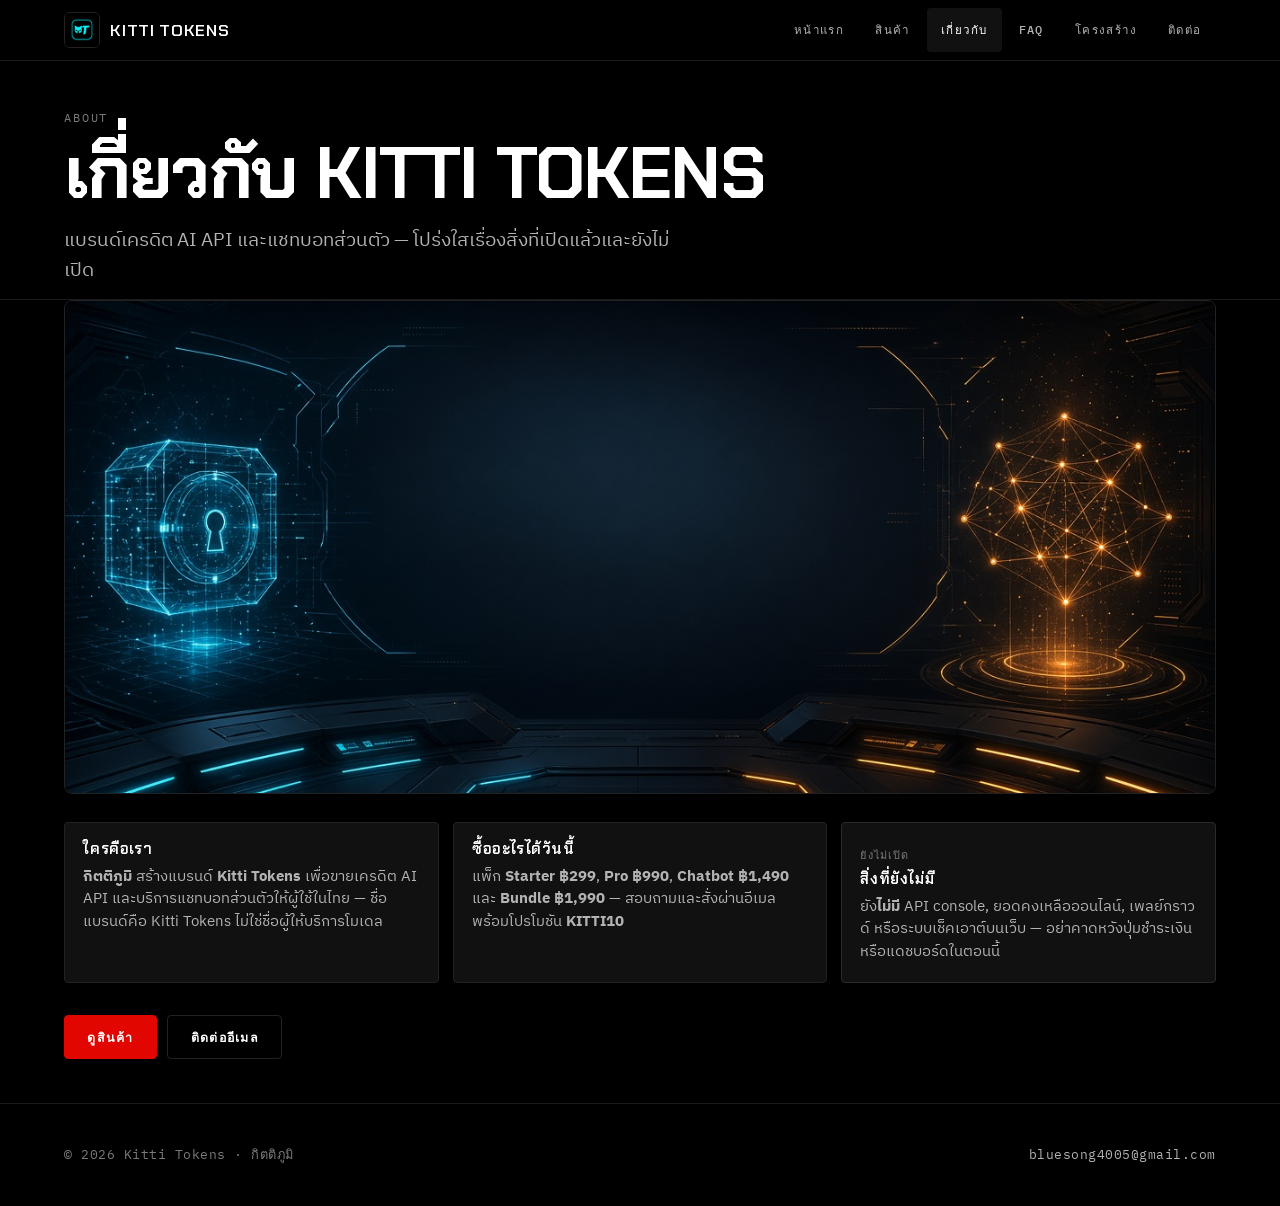
==== commit 13818e29: "feat: add /faq/ + /structure/ homework pages; complete contact; update nav Canonical kitti-tokens-we" ====
--- a/about/index.html
+++ b/about/index.html
@@ -16,7 +16,7 @@
           <img src="/assets/brand-logo.png" width="36" height="36" alt="" />
           <span class="brand-name"><span class="mark">Kitti Tokens</span></span>
         </a>
-        <nav class="nav-links" aria-label="หลัก">
+                <nav class="nav-links" aria-label="หลัก">
           <a href="/">หน้าแรก</a>
           <a href="/products/">สินค้า</a>
           <a href="/about/" aria-current="page">เกี่ยวกับ</a>
--- a/assets/site.css
+++ b/assets/site.css
@@ -10,8 +10,8 @@
   --text: #ffffff;
   --text-muted: #b3b3b3;
   --text-dim: #7a7a7a;
-  --accent: #e82127; /* SpaceX red — primary CTA only */
-  --accent-hover: #ff2d34;
+  --accent: #e10600; /* SpaceX red #e10600 — primary CTA only */
+  --accent-hover: #c41b23;
   --accent-ink: #ffffff;
   --radius: 4px;
   --radius-lg: 8px;
@@ -452,198 +452,59 @@
 }
 
 
-/* —— FAQ —— */
-.faq-list {
-  display: flex;
-  flex-direction: column;
-  gap: 0.65rem;
-  max-width: 46rem;
-}
+/* —— Homework pages: FAQ + structure —— */
+.grid-2 { display: grid; gap: 1rem; }
+@media (min-width: 800px) { .grid-2 { grid-template-columns: 1fr 1fr; } }
+.order-steps { margin-top: 0.75rem; }
+.order-steps a { color: var(--text); text-decoration: underline; text-underline-offset: 3px; }
+.faq-list { display: flex; flex-direction: column; gap: 0.65rem; max-width: 48rem; }
 .faq-item {
+  border: 1px solid var(--border);
   background: var(--bg-card);
-  border: 1px solid var(--border);
   border-radius: var(--radius);
-  overflow: hidden;
-}
-.faq-item[open] { border-color: #333; }
+  padding: 0;
+}
 .faq-item summary {
   cursor: pointer;
   list-style: none;
-  display: flex;
-  align-items: center;
-  justify-content: space-between;
-  gap: 1rem;
-  min-height: var(--tap);
   padding: 1rem 1.15rem;
   font-family: var(--font-display);
   font-weight: 600;
   font-size: 1rem;
-  letter-spacing: 0.02em;
 }
 .faq-item summary::-webkit-details-marker { display: none; }
 .faq-item summary::after {
   content: "+";
-  flex-shrink: 0;
-  font-family: var(--font-mono);
-  font-size: 1.1rem;
-  font-weight: 500;
-  color: var(--text-dim);
-  line-height: 1;
-}
-.faq-item[open] summary::after { content: "–"; color: var(--text); }
-.faq-item .faq-a {
+  float: right;
+  color: var(--text-dim);
+  font-family: var(--font-mono);
+}
+.faq-item[open] summary::after { content: "–"; }
+.faq-item p {
   margin: 0;
   padding: 0 1.15rem 1.15rem;
   color: var(--text-muted);
   font-size: 0.95rem;
   line-height: 1.55;
 }
-.faq-item .faq-a a { color: var(--text); text-decoration: underline; text-underline-offset: 3px; }
-.faq-item .faq-a a:hover { color: var(--accent-hover); }
-
-/* —— Sitemap / IA (Classroom) —— */
-.ia-grid {
-  display: grid;
-  gap: 1.25rem;
-}
-@media (min-width: 900px) {
-  .ia-grid { grid-template-columns: 1.1fr 0.9fr; align-items: start; }
-}
-.sitemap {
+.sitemap { display: grid; gap: 0.75rem; }
+@media (min-width: 768px) { .sitemap { grid-template-columns: 1fr 1fr; } }
+.sitemap-node {
+  border: 1px solid var(--border);
   background: var(--bg-card);
-  border: 1px solid var(--border);
-  border-radius: var(--radius-lg);
-  padding: 1.35rem 1.25rem 1.5rem;
-}
-.sitemap-root {
-  display: inline-flex;
-  align-items: center;
-  gap: 0.5rem;
-  padding: 0.55rem 0.9rem;
-  border: 1px solid #333;
   border-radius: var(--radius);
-  background: var(--bg-elevated);
-  font-family: var(--font-display);
-  font-weight: 600;
-  letter-spacing: 0.06em;
-  text-transform: uppercase;
-  font-size: 0.85rem;
-}
-.sitemap-root[aria-current="page"],
-.sitemap a[aria-current="page"] {
-  border-color: #444;
-  background: #161616;
-}
-.sitemap-tree {
-  margin: 0.85rem 0 0 1.1rem;
-  padding: 0;
-  border-left: 1px solid var(--border);
-  display: flex;
-  flex-direction: column;
-  gap: 0.45rem;
-}
-.sitemap-tree li {
-  position: relative;
-  padding-left: 1.15rem;
-}
-.sitemap-tree li::before {
-  content: "";
-  position: absolute;
-  left: 0;
-  top: 1.15rem;
-  width: 0.85rem;
-  height: 1px;
-  background: var(--border);
-}
-.sitemap-tree a,
-.sitemap-node {
-  display: flex;
-  flex-direction: column;
-  gap: 0.15rem;
-  padding: 0.55rem 0.8rem;
-  border: 1px solid var(--border);
-  border-radius: var(--radius);
-  background: var(--bg-elevated);
-  min-height: var(--tap);
-}
-.sitemap-tree a:hover { border-color: #444; background: #161616; }
-.sitemap-tree .node-en {
-  font-family: var(--font-mono);
-  font-size: 0.68rem;
-  letter-spacing: 0.14em;
-  text-transform: uppercase;
-  color: var(--text-dim);
-}
-.sitemap-tree .node-th {
-  font-family: var(--font-display);
-  font-weight: 600;
+  padding: 1.1rem 1.15rem;
+}
+.sitemap-node h2 {
   font-size: 0.95rem;
-  letter-spacing: 0.03em;
-}
-.ia-copy h2 { margin-top: 0; }
-.ia-copy p {
-  color: var(--text-muted);
-  font-size: 0.95rem;
-  margin: 0 0 0.9rem;
-}
-.ia-copy ul.ia-points {
-  display: flex;
-  flex-direction: column;
-  gap: 0.45rem;
-  margin: 0 0 1rem;
-}
-.ia-copy ul.ia-points li {
-  position: relative;
-  padding-left: 1rem;
-  color: var(--text-muted);
-  font-size: 0.92rem;
-}
-.ia-copy ul.ia-points li::before {
-  content: "";
-  position: absolute;
-  left: 0;
-  top: 0.55em;
-  width: 5px;
-  height: 5px;
-  border-radius: 50%;
-  background: #444;
-}
-.page-list {
-  display: grid;
-  gap: 0.65rem;
-  margin-top: 1.5rem;
-}
-@media (min-width: 640px) {
-  .page-list { grid-template-columns: repeat(2, 1fr); }
-}
-@media (min-width: 1024px) {
-  .page-list { grid-template-columns: repeat(3, 1fr); }
-}
-.page-list a {
-  display: flex;
-  flex-direction: column;
-  gap: 0.3rem;
-  padding: 1rem 1.1rem;
-  background: var(--bg-card);
-  border: 1px solid var(--border);
-  border-radius: var(--radius);
-  min-height: var(--tap);
-}
-.page-list a:hover { border-color: #444; }
-.page-list .node-en {
-  font-family: var(--font-mono);
-  font-size: 0.68rem;
-  letter-spacing: 0.14em;
-  text-transform: uppercase;
-  color: var(--text-dim);
-}
-.page-list .node-th {
-  font-family: var(--font-display);
-  font-weight: 600;
-  letter-spacing: 0.03em;
-}
-.page-list p {
-  margin: 0;
-  color: var(--text-muted);
-  font-size: 0.85rem;
-}
+  margin: 0 0 0.45rem;
+  text-transform: none;
+  letter-spacing: 0;
+}
+.sitemap-node h2 a {
+  color: var(--text);
+  font-family: var(--font-mono);
+  font-size: 0.78rem;
+  letter-spacing: 0.04em;
+}
+.sitemap-node p { margin: 0; color: var(--text-muted); font-size: 0.9rem; }
